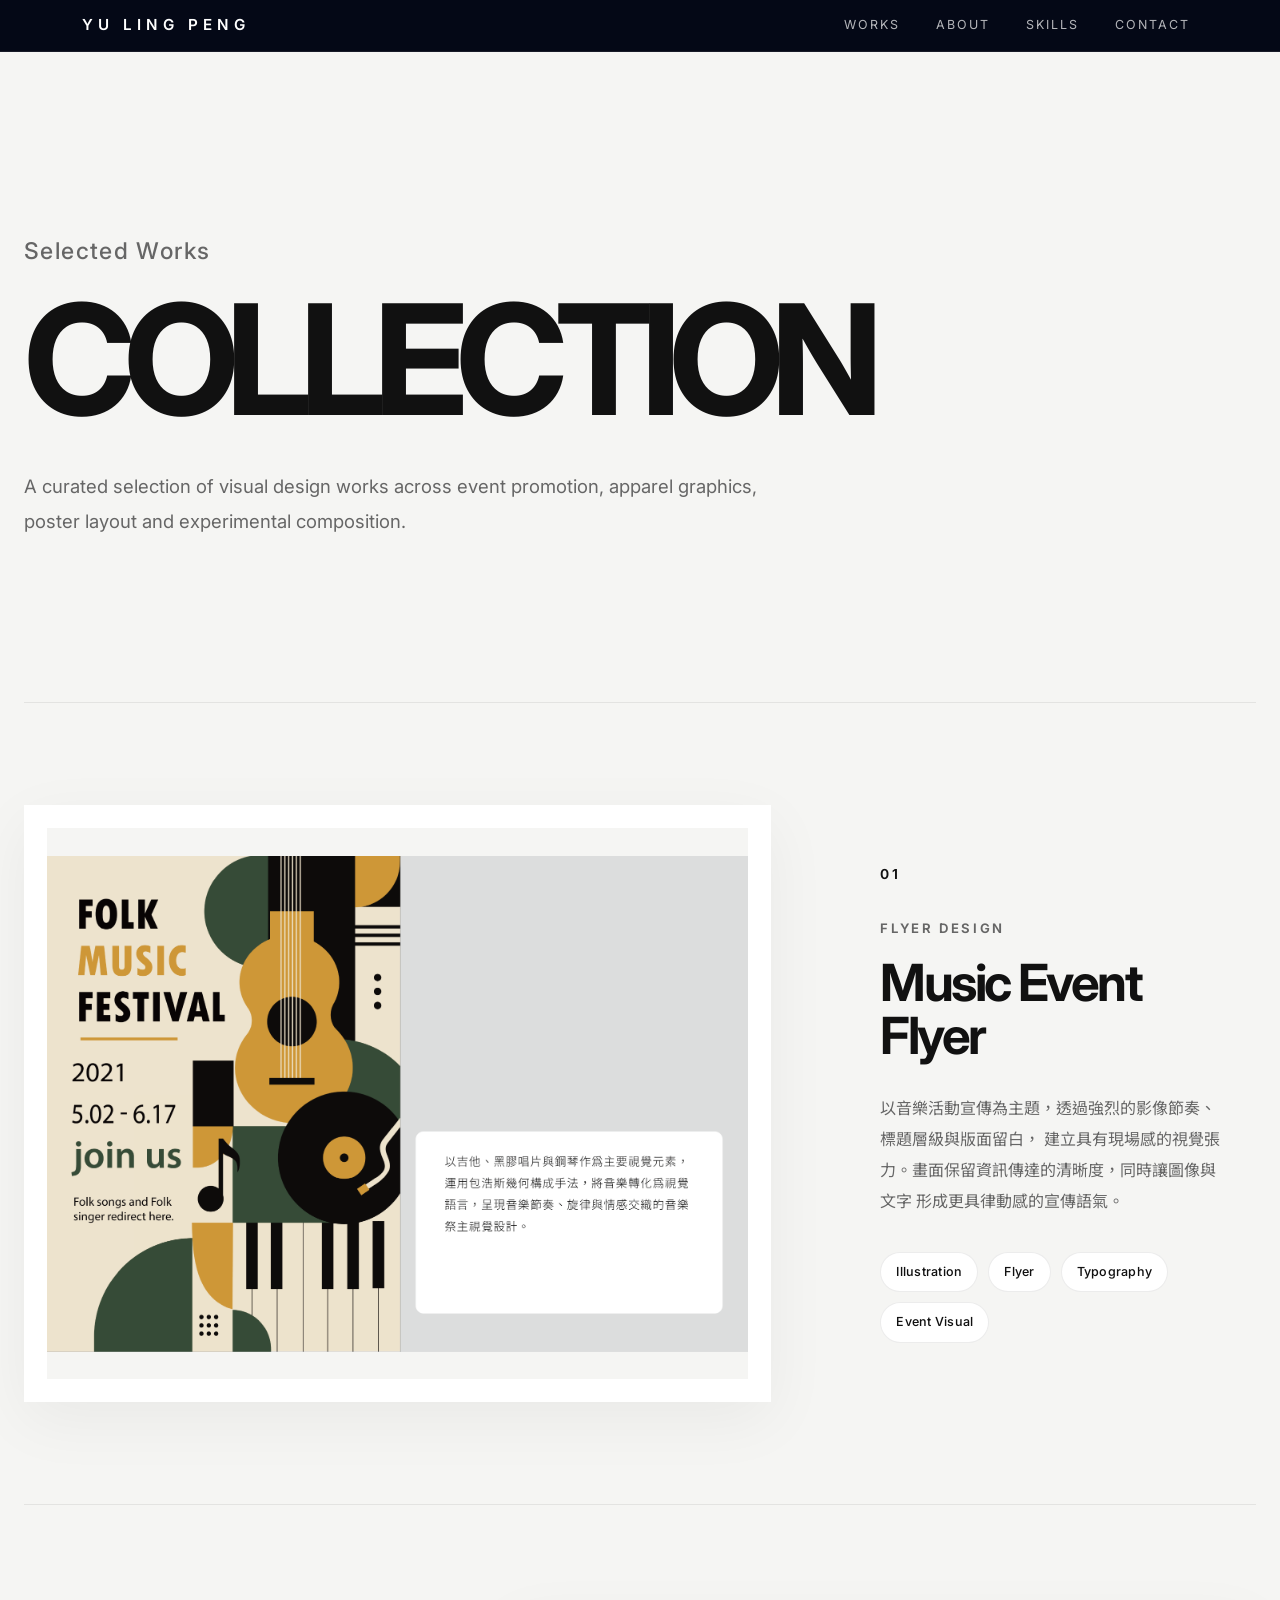
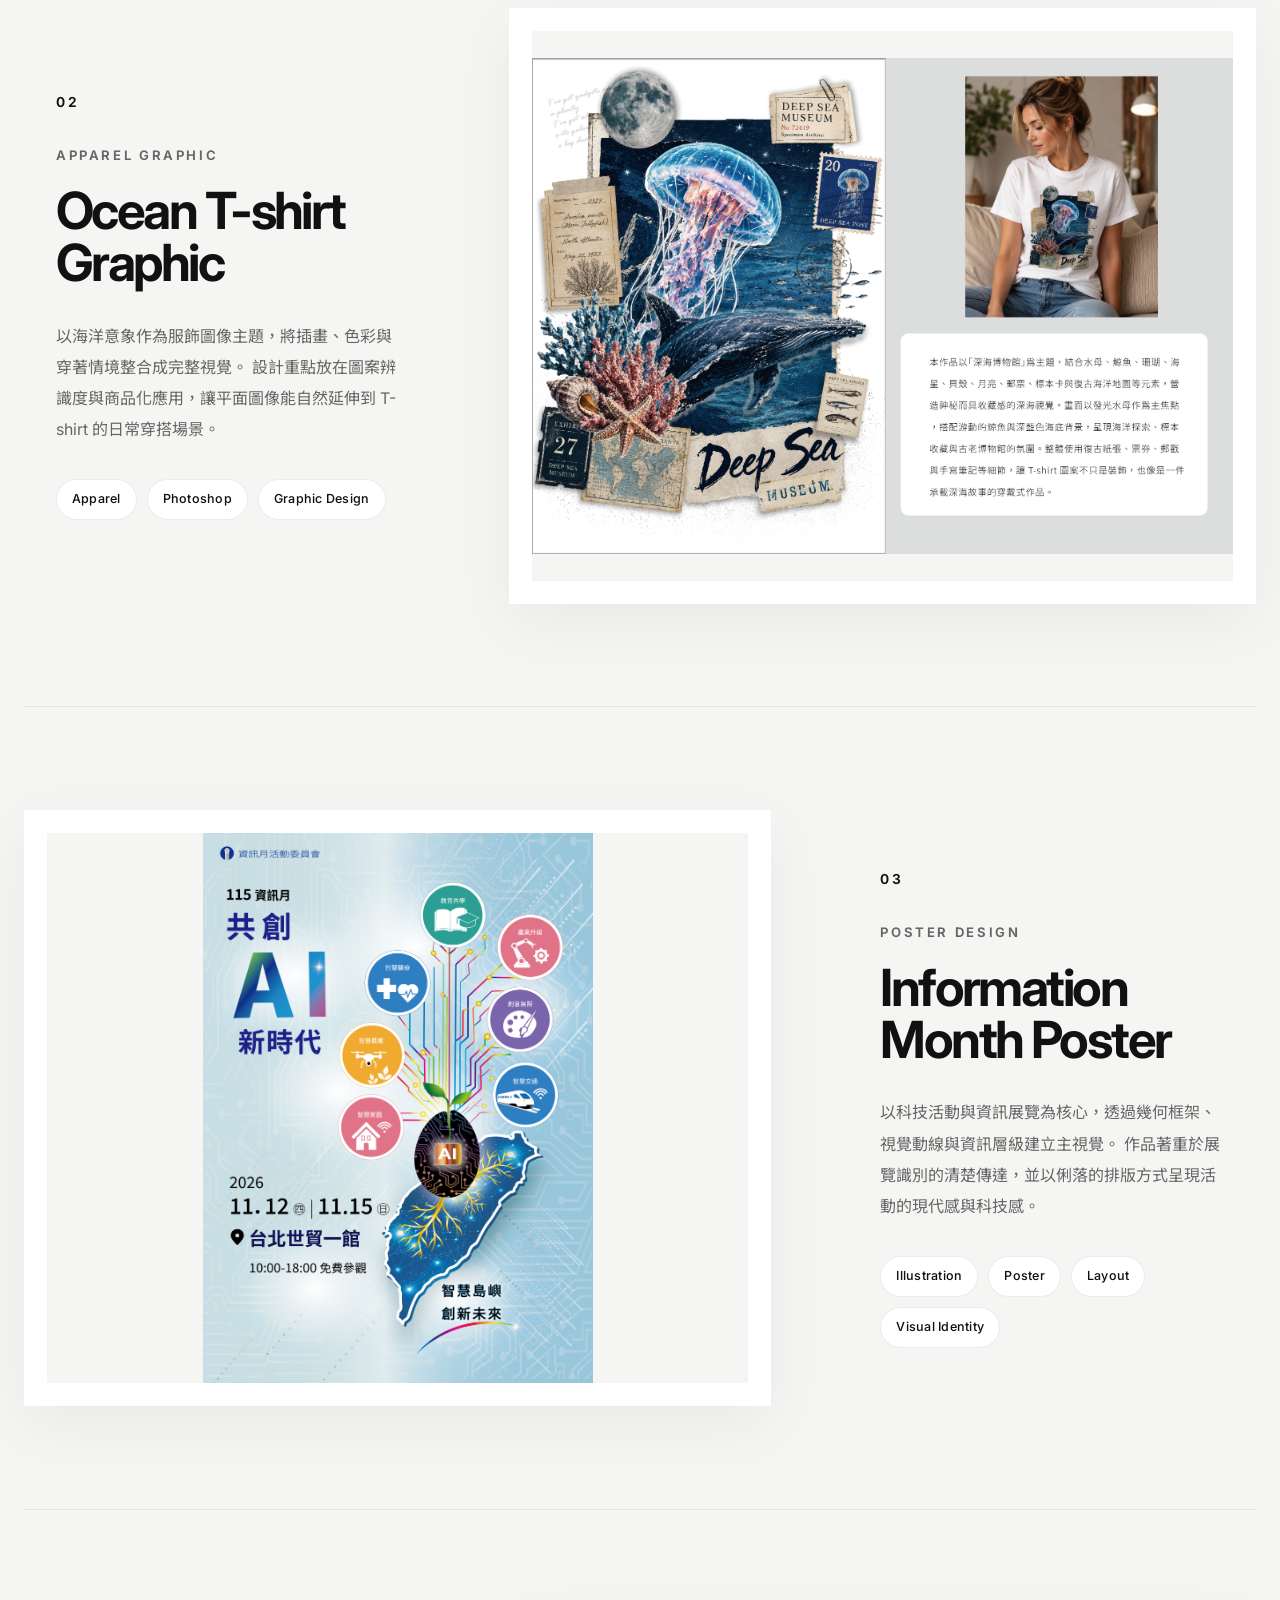
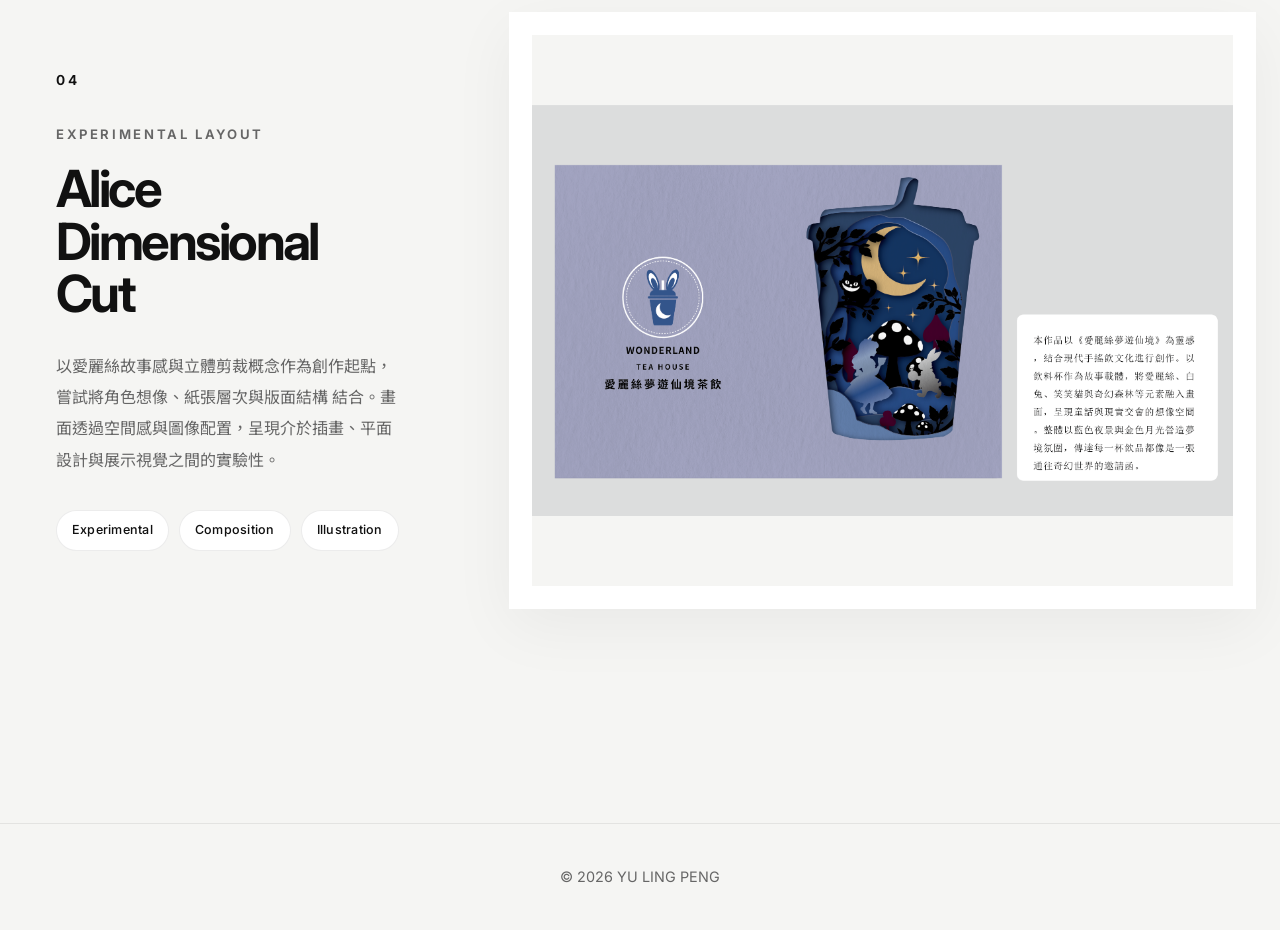
==== projects/collection.html @ 09ad28e2 "Update portfolio project pages" ====
<!doctype html>
<html lang="zh-Hant">
  <head>
    <!-- Basic metadata for SEO, accessibility and responsive rendering. -->
    <meta charset="UTF-8" />
    <meta name="viewport" content="width=device-width, initial-scale=1.0" />
    <meta
      name="description"
      content="Yu-Ling Peng collection page featuring poster design, apparel graphics, event visual design and experimental layout works."
    />

    <title>Collection | Yu-Ling Peng</title>

    <!-- Fonts: Inter for English, Noto Sans TC for Chinese. -->
    <link rel="preconnect" href="https://fonts.googleapis.com" />
    <link rel="preconnect" href="https://fonts.gstatic.com" crossorigin />
    <link
      href="https://fonts.googleapis.com/css2?family=Inter:wght@100..900&family=Noto+Sans+TC:wght@100..900&display=swap"
      rel="stylesheet"
    />

    <link
      href="https://cdn.jsdelivr.net/npm/bootstrap@5.3.7/dist/css/bootstrap.min.css"
      rel="stylesheet"
    />

    <link rel="stylesheet" href="../css/style.css" />
    <link rel="stylesheet" href="../css/collection.css" />
  </head>

  <body>
    <!-- =======================================================
      Header
      Fixed navigation, visually aligned with the homepage dark navbar.
    ======================================================== -->
    <div id="site-nav"></div>

    <!-- Main page content. -->
    <main>
      <!-- =======================================================
        Hero
        Minimal editorial opening for the collection page.
      ======================================================== -->
      <section class="hero" aria-labelledby="collection-title">
        <div class="page-container">
          <p class="hero-kicker">Selected Works</p>
          <h1 id="collection-title">COLLECTION</h1>
          <p class="hero-copy">
            A curated selection of visual design works across event promotion,
            apparel graphics, poster layout and experimental composition.
          </p>
        </div>
      </section>

      <!-- =======================================================
        Collection Showcase
        Four projects are arranged as large alternating showcase sections.
      ======================================================== -->
      <section class="showcase" aria-label="Collection works">
        <!-- Project 01: Image left, text right. -->
        <article class="project project-normal">
          <figure class="project-media">
            <img
              src="../images/collection/音樂傳單(作品集展示).png"
              alt="音樂活動傳單視覺設計"
            />
          </figure>

          <div class="project-content">
            <p class="project-number">01</p>
            <p class="project-category">Flyer Design</p>
            <h2>Music Event Flyer</h2>
            <p class="project-description">
              以音樂活動宣傳為主題，透過強烈的影像節奏、標題層級與版面留白，
              建立具有現場感的視覺張力。畫面保留資訊傳達的清晰度，同時讓圖像與文字
              形成更具律動感的宣傳語氣。
            </p>
            <ul class="tag-list" aria-label="Project tags">
              <li>Illustration</li>
              <li>Flyer</li>
              <li>Typography</li>
              <li>Event Visual</li>
            </ul>
          </div>
        </article>

        <!-- Project 02: Text left, image right. -->
        <article class="project project-reverse">
          <figure class="project-media">
            <img
              src="../images/collection/海洋t-shirt(作品集展示).png"
              alt="海洋主題 T-shirt 圖像設計"
            />
          </figure>

          <div class="project-content">
            <p class="project-number">02</p>
            <p class="project-category">Apparel Graphic</p>
            <h2>Ocean T-shirt Graphic</h2>
            <p class="project-description">
              以海洋意象作為服飾圖像主題，將插畫、色彩與穿著情境整合成完整視覺。
              設計重點放在圖案辨識度與商品化應用，讓平面圖像能自然延伸到 T-shirt
              的日常穿搭場景。
            </p>
            <ul class="tag-list" aria-label="Project tags">
              <li>Apparel</li>
              <li>Photoshop</li>
              <li>Graphic Design</li>
            </ul>
          </div>
        </article>

        <!-- Project 03: Image left, text right. -->
        <article class="project project-normal">
          <figure class="project-media project-media-contain">
            <img
              src="../images/collection/資訊月(轉外框.png"
              alt="資訊月主視覺海報設計"
            />
          </figure>

          <div class="project-content">
            <p class="project-number">03</p>
            <p class="project-category">Poster Design</p>
            <h2>Information Month Poster</h2>
            <p class="project-description">
              以科技活動與資訊展覽為核心，透過幾何框架、視覺動線與資訊層級建立主視覺。
              作品著重於展覽識別的清楚傳達，並以俐落的排版方式呈現活動的現代感與科技感。
            </p>
            <ul class="tag-list" aria-label="Project tags">
              <li>Illustration</li>
              <li>Poster</li>
              <li>Layout</li>
              <li>Visual Identity</li>
            </ul>
          </div>
        </article>

        <!-- Project 04: Text left, image right. -->
        <article class="project project-reverse">
          <figure class="project-media">
            <img
              src="../images/collection/立體剪裁-愛麗絲.png"
              alt="立體剪裁愛麗絲主題視覺設計"
            />
          </figure>

          <div class="project-content">
            <p class="project-number">04</p>
            <p class="project-category">Experimental Layout</p>
            <h2>Alice Dimensional Cut</h2>
            <p class="project-description">
              以愛麗絲故事感與立體剪裁概念作為創作起點，嘗試將角色想像、紙張層次與版面結構
              結合。畫面透過空間感與圖像配置，呈現介於插畫、平面設計與展示視覺之間的實驗性。
            </p>
            <ul class="tag-list" aria-label="Project tags">
              <li>Experimental</li>
              <li>Composition</li>
              <li>Illustration</li>
            </ul>
          </div>
        </article>
      </section>
    </main>

    <!-- =======================================================
      Footer
      Minimal copyright footer.
    ======================================================== -->
    <div id="site-footer"></div>
    <script src="https://cdn.jsdelivr.net/npm/bootstrap@5.3.7/dist/js/bootstrap.bundle.min.js"></script>
    <script src="/js/include.js"></script>
  </body>
</html>
---- css/style.css ----
/* =======================================================
ROOT
======================================================= */

:root {
  --bg-main: #040816;

  --text-main: #ffffff;
  --text-subtle: rgba(255, 255, 255, 0.7);

  --cyan: #38bdf8;

  --border: rgba(255, 255, 255, 0.08);

  --card-bg: rgba(255, 255, 255, 0.05);
}

/* =======================================================
RESET
======================================================= */

* {
  margin: 0;
  padding: 0;

  box-sizing: border-box;
}

html {
  scroll-behavior: smooth;

  max-width: 100%;

  overflow-x: hidden;
}

body {
  background:
    radial-gradient(
      circle at top left,
      rgba(56, 189, 248, 0.15),
      transparent 35%
    ),
    radial-gradient(
      circle at bottom right,
      rgba(168, 85, 247, 0.15),
      transparent 35%
    ),
    var(--bg-main);

  color: var(--text-main);

  font-family: "Inter", "Noto Sans TC", sans-serif;

  max-width: 100%;

  overflow-x: hidden;
}

/* =======================================================
GLOBAL
======================================================= */

img {
  display: block;

  max-width: 100%;
}

a {
  text-decoration: none;
}

.section-padding {
  padding: 140px 0;
}

/* =======================================================
NAVBAR
======================================================= */

.custom-navbar {
  background: linear-gradient(
    180deg,
    rgba(4, 8, 22, 0.82),
    rgba(4, 8, 22, 0.48)
  );

  backdrop-filter: blur(20px);

  border-bottom: 1px solid var(--border);

  width: 100%;
}

.site-navbar {
  width: 100%;

  background: #040816;

  backdrop-filter: blur(20px);

  border-bottom: 1px solid var(--border);
}

.logo {
  letter-spacing: 5px;

  font-size: 0.95rem;

  font-weight: 600;
}

.nav-link {
  color: rgba(255, 255, 255, 0.7) !important;

  margin-left: 20px;

  font-size: 0.78rem;

  letter-spacing: 2px;

  transition: 0.3s;
}

.nav-link:hover {
  color: white !important;

  text-shadow: 0 0 18px rgba(56, 189, 248, 0.45);
}

/* =======================================================
HERO
======================================================= */

.hero-section {
  position: relative;

  min-height: 100vh;

  display: flex;

  align-items: center;

  overflow: hidden;
}

.hero-section::before,
.hero-section::after {
  content: "";

  position: absolute;

  pointer-events: none;
}

.hero-section::before {
  inset: 0;

  background:
    linear-gradient(90deg, rgba(4, 8, 22, 0.92) 0%, transparent 58%),
    radial-gradient(
      circle at 78% 45%,
      rgba(56, 189, 248, 0.18),
      transparent 34%
    );

  z-index: 0;
}

.hero-section::after {
  right: -12%;
  bottom: -28%;

  width: 46vw;
  height: 46vw;

  background: rgba(168, 85, 247, 0.16);

  filter: blur(120px);

  animation: cinematicGlow 12s ease-in-out infinite alternate;
}

.hero-glow {
  position: absolute;

  top: 44%;
  left: 70%;

  width: 860px;
  height: 860px;

  transform: translate(-50%, -50%);

  background:
    radial-gradient(circle, rgba(56, 189, 248, 0.2), transparent 58%),
    radial-gradient(circle at 65% 45%, rgba(168, 85, 247, 0.16), transparent 44%);

  filter: blur(120px);

  animation: heroGlowDrift 10s ease-in-out infinite alternate;
}

.hero-section .container {
  position: relative;

  z-index: 1;
}

.hero-left {
  max-width: 620px;
}

.hero-subtitle {
  color: var(--cyan);

  letter-spacing: 5px;

  margin-bottom: 24px;
}

.hero-title {
  font-size: clamp(3rem, 6vw, 5.5rem);

  font-weight: 300;

  line-height: 0.9;

  margin-bottom: 40px;

  letter-spacing: 0;

  overflow-wrap: normal;

  word-break: keep-all;
}

.hero-title-line {
  display: inline-block;

  font-weight: 300;

  opacity: 0.92;
}

.hero-title-strong {
  font-weight: 600;

  opacity: 1;
}

.hero-description {
  color: var(--text-subtle);

  font-size: 1.1rem;

  line-height: 2;

  max-width: 520px;
}

.hero-buttons {
  display: flex;

  gap: 16px;

  margin-top: 50px;
}

.hero-image-wrapper {
  position: relative;

  width: min(700px, 48vw);

  margin-left: -20px;

  transform: translateX(78px);

  animation: heroImageFloat 8s ease-in-out infinite;
}

.hero-image-wrapper::before {
  content: "";

  position: absolute;

  inset: -12%;

  background:
    radial-gradient(circle at 45% 35%, rgba(56, 189, 248, 0.28), transparent 42%),
    radial-gradient(circle at 70% 65%, rgba(168, 85, 247, 0.22), transparent 46%);

  filter: blur(72px);

  opacity: 0.9;

  animation: imageAura 9s ease-in-out infinite alternate;
}

.hero-image {
  position: relative;

  width: 100%;

  max-width: none;

  border-radius: 8px;

  border: 1px solid var(--border);

  box-shadow:
    0 36px 110px rgba(0, 0, 0, 0.46),
    0 0 80px rgba(56, 189, 248, 0.13);
}

/* =======================================================
BUTTON
======================================================= */

.btn-custom-primary {
  position: relative;

  overflow: hidden;

  background: rgba(255, 255, 255, 0.08);

  color: white;

  padding: 15px 28px;

  border-radius: 999px;

  border: 1px solid rgba(255, 255, 255, 0.24);

  backdrop-filter: blur(18px);

  font-size: 0.86rem;

  font-weight: 500;

  letter-spacing: 2px;

  transition:
    transform 0.3s,
    border-color 0.3s,
    background 0.3s,
    box-shadow 0.3s;
}

.btn-custom-primary:hover {
  transform: translateY(-2px);

  background: rgba(56, 189, 248, 0.12);

  border-color: rgba(56, 189, 248, 0.55);

  box-shadow: 0 0 34px rgba(56, 189, 248, 0.18);

  color: white;
}

.btn-custom-outline {
  color: rgba(255, 255, 255, 0.82);

  padding: 15px 28px;

  border: 1px solid rgba(255, 255, 255, 0.14);

  border-radius: 999px;

  background: rgba(255, 255, 255, 0.025);

  backdrop-filter: blur(18px);

  font-size: 0.86rem;

  letter-spacing: 2px;

  transition:
    transform 0.3s,
    border-color 0.3s,
    background 0.3s,
    box-shadow 0.3s;
}

.btn-custom-outline:hover {
  transform: translateY(-2px);

  background: rgba(255, 255, 255, 0.07);

  border-color: rgba(255, 255, 255, 0.32);

  box-shadow: 0 0 28px rgba(255, 255, 255, 0.08);

  color: white;
}

/* =======================================================
SECTION
======================================================= */

.section-label {
  color: var(--cyan);

  letter-spacing: 4px;

  margin-bottom: 20px;
}

.section-title {
  font-size: clamp(2.5rem, 6vw, 4.5rem);

  font-weight: 800;

  line-height: 1.1;

  margin-bottom: 32px;
}

.center-title {
  max-width: 800px;

  margin-inline: auto;
}

.section-text {
  color: var(--text-subtle);

  line-height: 2;

  margin-bottom: 24px;
}

.section-image {
  border-radius: 32px;
}

/* =======================================================
PROJECT CARD
======================================================= */

.project-card {
  position: relative;

  display: block;

  background: rgba(255, 255, 255, 0.04);

  border: 1px solid rgba(255, 255, 255, 0.08);

  border-radius: 28px;

  overflow: hidden;

  height: 100%;

  transition:
    transform 0.5s ease,
    border 0.5s ease,
    box-shadow 0.5s ease;

  color: white;

  text-decoration: none;

  backdrop-filter: blur(20px);
}

/* =======================================================
GLOW EFFECT
======================================================= */

.project-card::before {
  content: "";

  position: absolute;

  inset: 0;

  background: radial-gradient(
    circle at top left,
    rgba(56, 189, 248, 0.25),
    transparent 40%
  );

  opacity: 0;

  transition: 0.5s;

  z-index: 1;
}

/* =======================================================
HOVER
======================================================= */

.project-card:hover {
  transform: translateY(-12px) scale(1.02);

  border: 1px solid rgba(56, 189, 248, 0.3);

  box-shadow: 0 20px 60px rgba(56, 189, 248, 0.15);

  color: white;
}

.project-card:hover::before {
  opacity: 1;
}

/* =======================================================
IMAGE
======================================================= */

.project-image {
  width: 100%;

  height: 280px;

  object-fit: cover;

  transition: transform 0.7s ease;
}

.project-card:hover .project-image {
  transform: scale(1.06);
}

/* =======================================================
CONTENT
======================================================= */

.project-content {
  position: relative;

  z-index: 2;

  padding: 32px;
}

.project-category {
  color: var(--cyan);

  font-size: 0.85rem;

  letter-spacing: 3px;

  margin-bottom: 20px;
}

.project-title-small {
  font-size: 2rem;

  font-weight: 700;

  margin-bottom: 20px;
}

.project-description {
  color: var(--text-subtle);

  line-height: 1.9;
}

/* =======================================================
SKILLS
======================================================= */

.skills-wrapper {
  display: flex;

  flex-wrap: wrap;

  gap: 18px;

  justify-content: center;
}

.skills-wrapper span {
  padding: 14px 22px;

  border-radius: 999px;

  background: var(--card-bg);

  border: 1px solid var(--border);
}

/* =======================================================
CONTACT
======================================================= */

.contact-section {
  padding: 180px 0;

  border-top: 1px solid var(--border);
}

.contact-title {
  font-size: clamp(3rem, 8vw, 6rem);

  font-weight: 900;

  line-height: 1;

  margin-bottom: 40px;
}

.contact-description {
  color: var(--text-subtle);

  margin-bottom: 32px;
}

.contact-mail {
  color: white;

  font-size: 2rem;

  transition: 0.3s;
}

.contact-mail:hover {
  color: var(--cyan);
}

/* =======================================================
FOOTER
======================================================= */

.footer {
  padding: 40px;

  text-align: center;

  color: rgba(255, 255, 255, 0.5);
}

.footer p {
  margin-bottom: 0;
}

.footer-quote {
  color: rgba(255, 255, 255, 0.65);

  margin-bottom: 10px !important;
}

/* =======================================================
SHARED LIGHTBOX
======================================================= */

.image-lightbox {
  position: fixed;
  inset: 0;
  z-index: 2000;
  display: none;
  align-items: center;
  justify-content: center;
  padding: clamp(18px, 4vw, 56px);
  background: rgba(8, 8, 8, 0.88);
}

.image-lightbox.is-open {
  display: flex;
}

.image-lightbox img {
  max-width: min(100%, 1280px);
  max-height: 88vh;
  object-fit: contain;
}

.image-lightbox-close {
  position: absolute;
  top: 18px;
  right: 18px;
  width: 44px;
  height: 44px;
  border: 1px solid rgba(255, 250, 242, 0.28);
  border-radius: 999px;
  color: #fffaf2;
  background: rgba(31, 31, 31, 0.46);
  font-size: 1.5rem;
  line-height: 1;
  cursor: pointer;
}

body.lightbox-open {
  overflow: hidden;
}

/* =======================================================
FLOATING ANIMATION
======================================================= */

@keyframes floating {
  0% {
    transform: translateY(0px);
  }

  50% {
    transform: translateY(-8px);
  }

  100% {
    transform: translateY(0px);
  }
}

@keyframes heroImageFloat {
  0% {
    transform: translateX(78px) translateY(0);
  }

  50% {
    transform: translateX(78px) translateY(-14px);
  }

  100% {
    transform: translateX(78px) translateY(0);
  }
}

@keyframes heroGlowDrift {
  0% {
    opacity: 0.72;

    transform: translate(-52%, -48%) scale(0.96);
  }

  100% {
    opacity: 1;

    transform: translate(-48%, -52%) scale(1.06);
  }
}

@keyframes imageAura {
  0% {
    opacity: 0.65;
  }

  100% {
    opacity: 0.95;
  }
}

@keyframes cinematicGlow {
  0% {
    opacity: 0.45;

    transform: translateY(0);
  }

  100% {
    opacity: 0.75;

    transform: translateY(-28px);
  }
}

.project-card {
  animation: floating 6s ease-in-out infinite;
}

/* 每張卡不同速度 */

.project-card:nth-child(2) {
  animation-delay: 1s;
}

.project-card:nth-child(3) {
  animation-delay: 2s;
}
---- css/collection.css ----
/* =======================================================
  COLLECTION PAGE
  Pure HTML5 + CSS3 portfolio showcase.
======================================================= */

/* Reset */
*,
*::before,
*::after {
  box-sizing: border-box;
}

html {
  scroll-behavior: smooth;
}

body {
  margin: 0;
  background: #f5f5f3;
  color: #111111;
  font-family:
    "Inter",
    "Noto Sans TC",
    system-ui,
    -apple-system,
    BlinkMacSystemFont,
    "Segoe UI",
    sans-serif;
  text-rendering: optimizeLegibility;
}

img {
  max-width: 100%;
  display: block;
}

a {
  color: inherit;
  text-decoration: none;
}

ul {
  margin: 0;
  padding: 0;
  list-style: none;
}

/* Hero */
.page-container,
.showcase {
  width: min(100% - 48px, 1440px);
  margin-inline: auto;
}

.hero {
  min-height: 78vh;
  padding: 180px 0 108px;
  display: flex;
  align-items: center;
}

.hero-kicker {
  margin: 0 0 24px;
  color: #666666;
  font-size: clamp(1rem, 1.8vw, 1.45rem);
  font-weight: 500;
  letter-spacing: 0.06em;
}

.hero h1 {
  margin: 0;
  color: #111111;
  font-size: clamp(4.2rem, 12vw, 12.5rem);
  font-weight: 720;
  line-height: 0.86;
  letter-spacing: -0.08em;
}

.hero-copy {
  max-width: 760px;
  margin: 44px 0 0;
  color: #666666;
  font-size: clamp(1.05rem, 1.45vw, 1.28rem);
  line-height: 1.9;
}

/* Showcase */
.showcase {
  padding-bottom: 112px;
}

/* Project */
.project {
  min-height: 760px;
  display: grid;
  grid-template-columns: minmax(0, 1.65fr) minmax(320px, 0.9fr);
  gap: clamp(46px, 6vw, 96px);
  align-items: center;
  padding: clamp(76px, 8vw, 132px) 0;
  border-top: 1px solid rgba(17, 17, 17, 0.08);
}

.project-reverse {
  grid-template-columns: minmax(320px, 0.9fr) minmax(0, 1.65fr);
}

.project-reverse .project-media {
  grid-column: 2;
  grid-row: 1;
}

.project-reverse .project-content {
  grid-column: 1;
  grid-row: 1;
}

.project-media {
  margin: 0;
  padding: clamp(14px, 1.8vw, 24px);
  overflow: hidden;
  background: #ffffff;
  box-shadow: 0 18px 60px rgba(17, 17, 17, 0.05);
  transition: box-shadow 0.35s ease;
}

.project-media img {
  width: 100%;
  height: clamp(430px, 43vw, 680px);
  object-fit: contain;
  object-position: center;
  background: #f5f5f3;
  transition: transform 0.45s ease;
}

.project-media-contain {
  background: #ffffff;
}

.project-media-contain img {
  object-fit: contain;
}

.project-media:hover {
  box-shadow: 0 26px 72px rgba(17, 17, 17, 0.09);
}

.project-media:hover img {
  transform: scale(1.03);
}

.project-content {
  max-width: 450px;
}

.project-number {
  margin: 0 0 34px;
  color: #111111;
  font-size: 0.86rem;
  font-weight: 650;
  letter-spacing: 0.22em;
}

.project-category {
  margin: 0 0 18px;
  color: #666666;
  font-size: 0.82rem;
  font-weight: 650;
  letter-spacing: 0.2em;
  text-transform: uppercase;
}

.project h2 {
  margin: 0;
  color: #111111;
  font-size: clamp(2.15rem, 4vw, 4.4rem);
  font-weight: 680;
  line-height: 1.02;
  letter-spacing: -0.05em;
}

.project-description {
  margin: 32px 0 0;
  color: #666666;
  font-size: 1rem;
  line-height: 1.95;
}

/* Tags */
.tag-list {
  display: flex;
  flex-wrap: wrap;
  gap: 10px;
  margin-top: 34px;
}

.tag-list li {
  padding: 10px 15px;
  color: #111111;
  background: #ffffff;
  border: 1px solid rgba(17, 17, 17, 0.08);
  border-radius: 999px;
  font-size: 0.78rem;
  font-weight: 520;
  letter-spacing: 0.02em;
}

/* Footer */
.site-footer {
  padding: 42px 24px;
  border-top: 1px solid rgba(17, 17, 17, 0.08);
  text-align: center;
}

.site-footer p {
  margin: 0;
  color: #666666;
  font-size: 0.9rem;
}

/* Responsive */
@media (max-width: 1200px) {
  .project,
  .project-reverse {
    grid-template-columns: minmax(0, 1.42fr) minmax(300px, 0.92fr);
    gap: clamp(38px, 5vw, 74px);
  }

  .project-reverse .project-media {
    grid-column: 2;
  }

  .project-reverse .project-content {
    grid-column: 1;
  }
}

@media (max-width: 992px) {
  .hero {
    min-height: 68vh;
    padding-top: 150px;
  }

  .project,
  .project-reverse {
    min-height: auto;
    grid-template-columns: 1fr;
    gap: 34px;
  }

  .project-reverse .project-media,
  .project-reverse .project-content {
    grid-column: auto;
    grid-row: auto;
  }

  .project-media img {
    height: clamp(340px, 62vw, 600px);
  }

  .project-content {
    max-width: 720px;
  }
}

@media (max-width: 768px) {
  .page-container,
  .showcase {
    width: min(100% - 32px, 1440px);
  }

  .hero {
    min-height: auto;
    padding: 172px 0 76px;
  }

  .hero h1 {
    font-size: clamp(3.6rem, 18vw, 6.2rem);
    letter-spacing: -0.06em;
  }

  .hero-copy {
    margin-top: 32px;
  }

  .project {
    padding: 62px 0;
  }

  .project-media {
    padding: 10px;
  }

  .project-media img {
    height: auto;
    aspect-ratio: 4 / 3;
    object-fit: contain;
  }

  .project-media-contain img {
    aspect-ratio: 3 / 4;
  }

  .project h2 {
    font-size: clamp(2rem, 10vw, 3.1rem);
  }
}
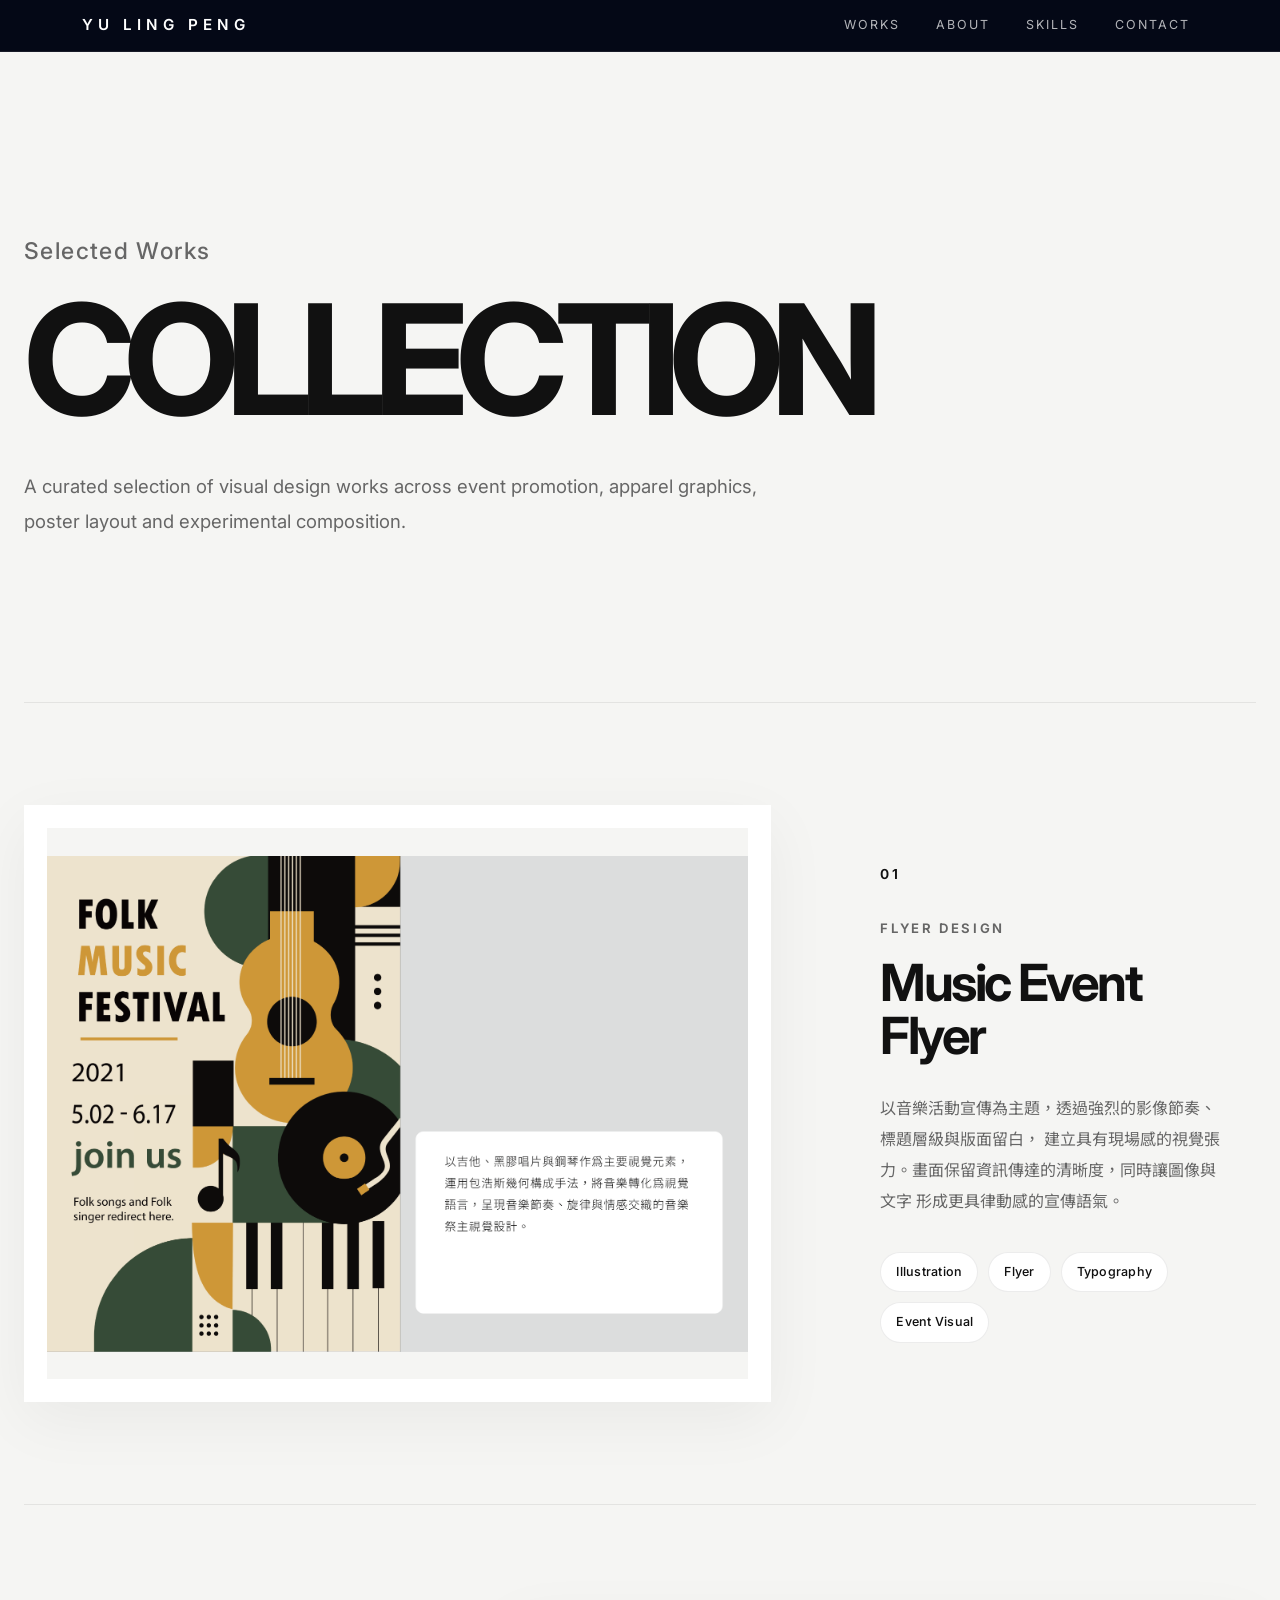
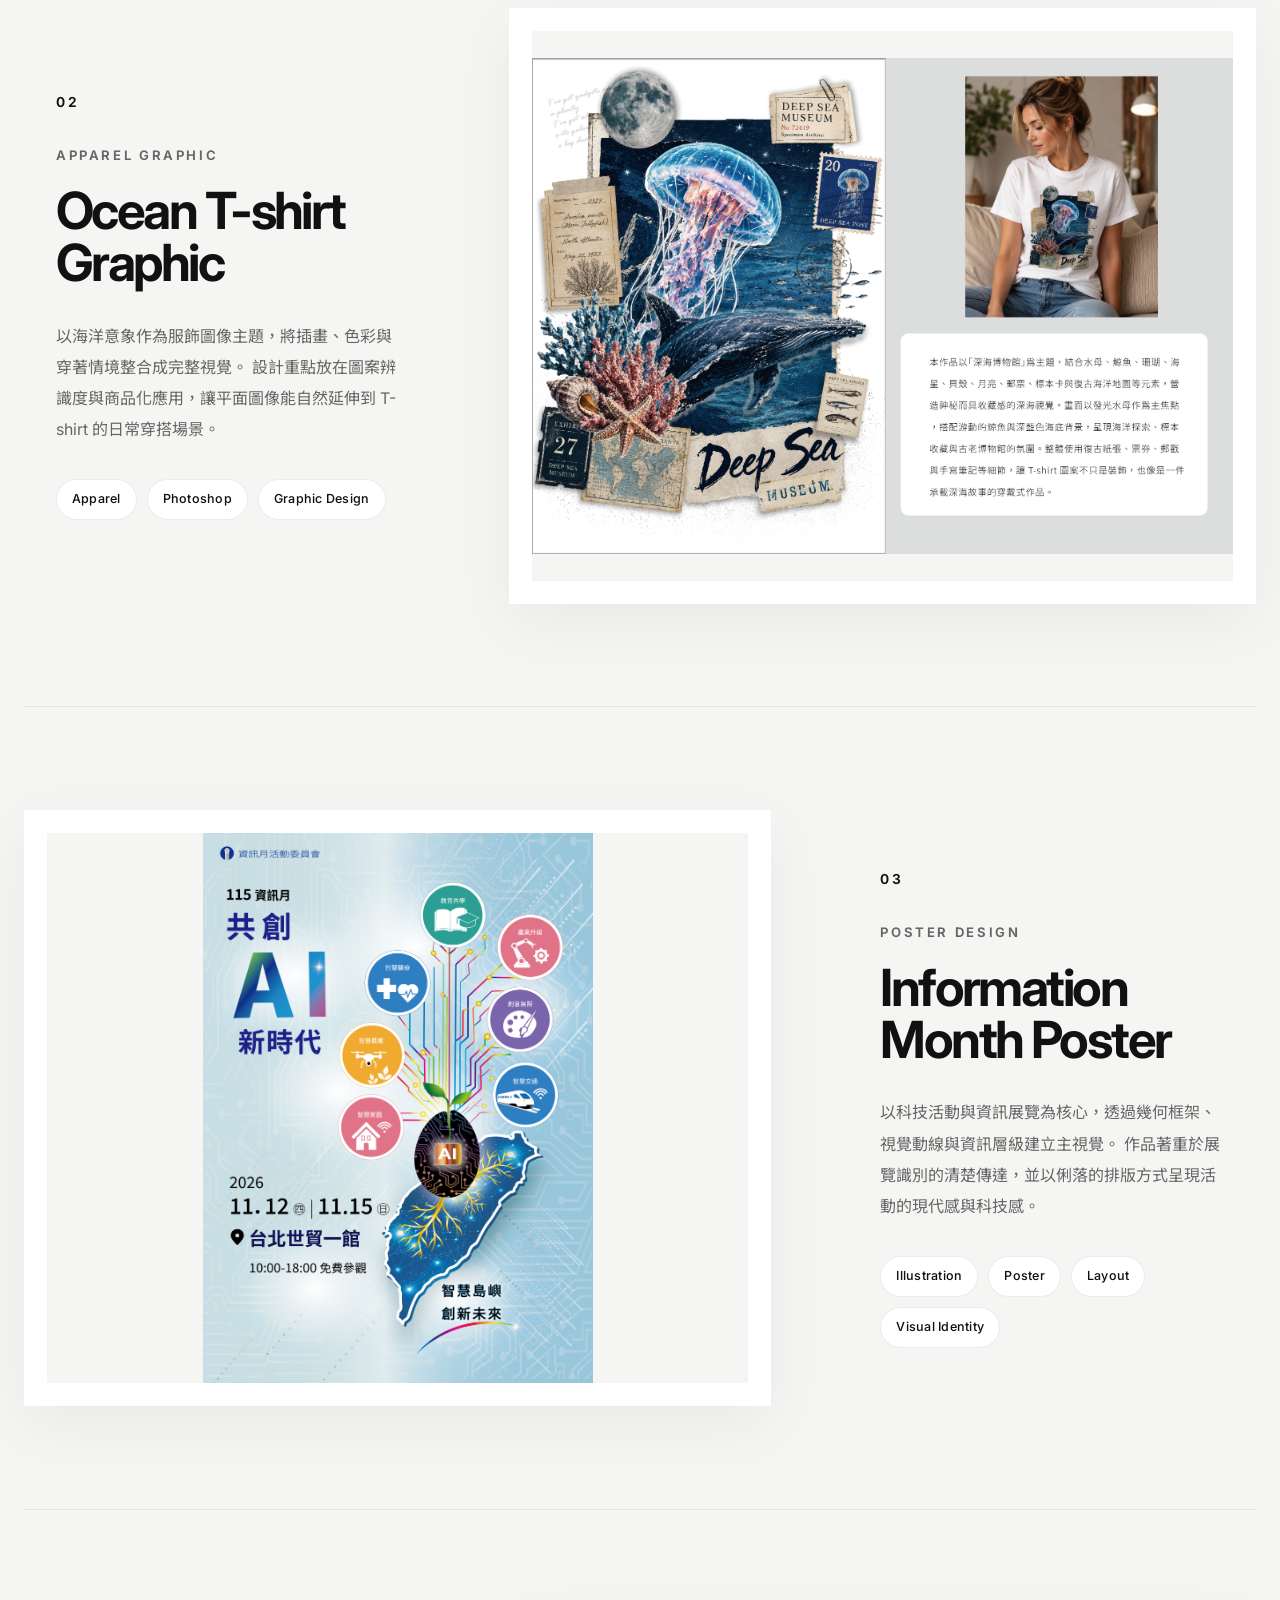
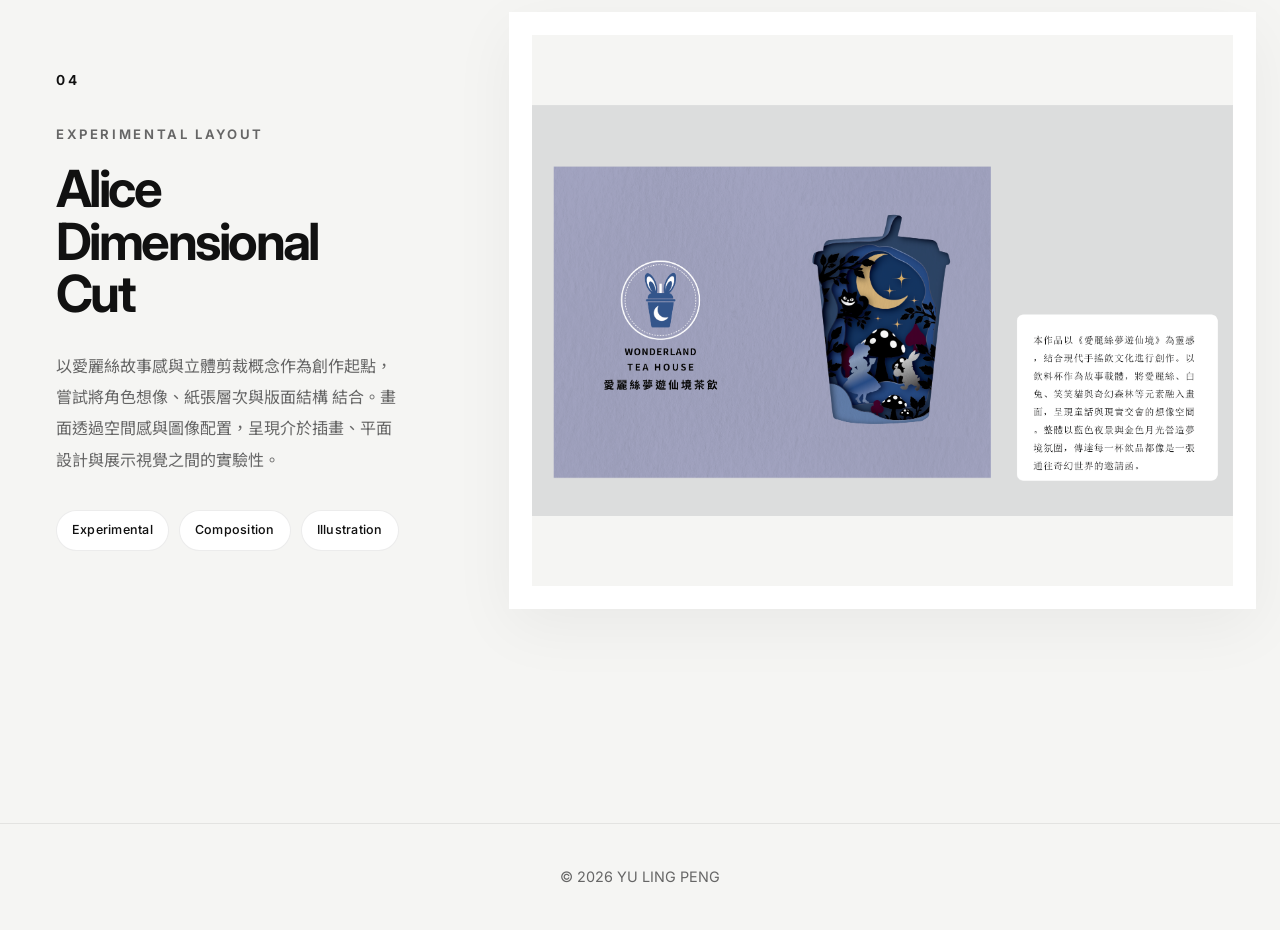
==== commit 4ad782dc: "Update collection page asset" ====
--- a/projects/collection.html
+++ b/projects/collection.html
@@ -59,7 +59,7 @@
       <section class="showcase" aria-label="Collection works">
         <!-- Project 01: Image left, text right. -->
         <article class="project project-normal">
-          <figure class="project-media">
+          <figure class="project-media" data-lightbox>
             <img
               src="../images/collection/音樂傳單(作品集展示).png"
               alt="音樂活動傳單視覺設計"
@@ -86,7 +86,7 @@
 
         <!-- Project 02: Text left, image right. -->
         <article class="project project-reverse">
-          <figure class="project-media">
+          <figure class="project-media" data-lightbox>
             <img
               src="../images/collection/海洋t-shirt(作品集展示).png"
               alt="海洋主題 T-shirt 圖像設計"
@@ -112,7 +112,7 @@
 
         <!-- Project 03: Image left, text right. -->
         <article class="project project-normal">
-          <figure class="project-media project-media-contain">
+          <figure class="project-media project-media-contain" data-lightbox>
             <img
               src="../images/collection/資訊月(轉外框.png"
               alt="資訊月主視覺海報設計"
@@ -138,9 +138,9 @@
 
         <!-- Project 04: Text left, image right. -->
         <article class="project project-reverse">
-          <figure class="project-media">
+          <figure class="project-media" data-lightbox>
             <img
-              src="../images/collection/立體剪裁-愛麗絲.png"
+              src="../images/collection/立體剪裁-艾莉絲.png"
               alt="立體剪裁愛麗絲主題視覺設計"
             />
           </figure>
@@ -170,5 +170,6 @@
     <div id="site-footer"></div>
     <script src="https://cdn.jsdelivr.net/npm/bootstrap@5.3.7/dist/js/bootstrap.bundle.min.js"></script>
     <script src="/js/include.js"></script>
+    <script src="/js/lightbox.js"></script>
   </body>
 </html>
--- a/css/style.css
+++ b/css/style.css
@@ -523,8 +523,20 @@
   transition: transform 0.7s ease;
 }
 
+.project-image-contain {
+  padding: 10px;
+
+  background: #ffffff;
+
+  object-fit: contain;
+}
+
 .project-card:hover .project-image {
   transform: scale(1.06);
+}
+
+.project-card:hover .project-image-contain {
+  transform: scale(1.02);
 }
 
 /* =======================================================
--- a/css/collection.css
+++ b/css/collection.css
@@ -129,6 +129,7 @@
   object-fit: contain;
   object-position: center;
   background: #f5f5f3;
+  cursor: zoom-in;
   transition: transform 0.45s ease;
 }
 
@@ -274,7 +275,7 @@
   }
 
   .hero h1 {
-    font-size: clamp(3.6rem, 18vw, 6.2rem);
+    font-size: clamp(2.7rem, 13.6vw, 5.2rem);
     letter-spacing: -0.06em;
   }
 
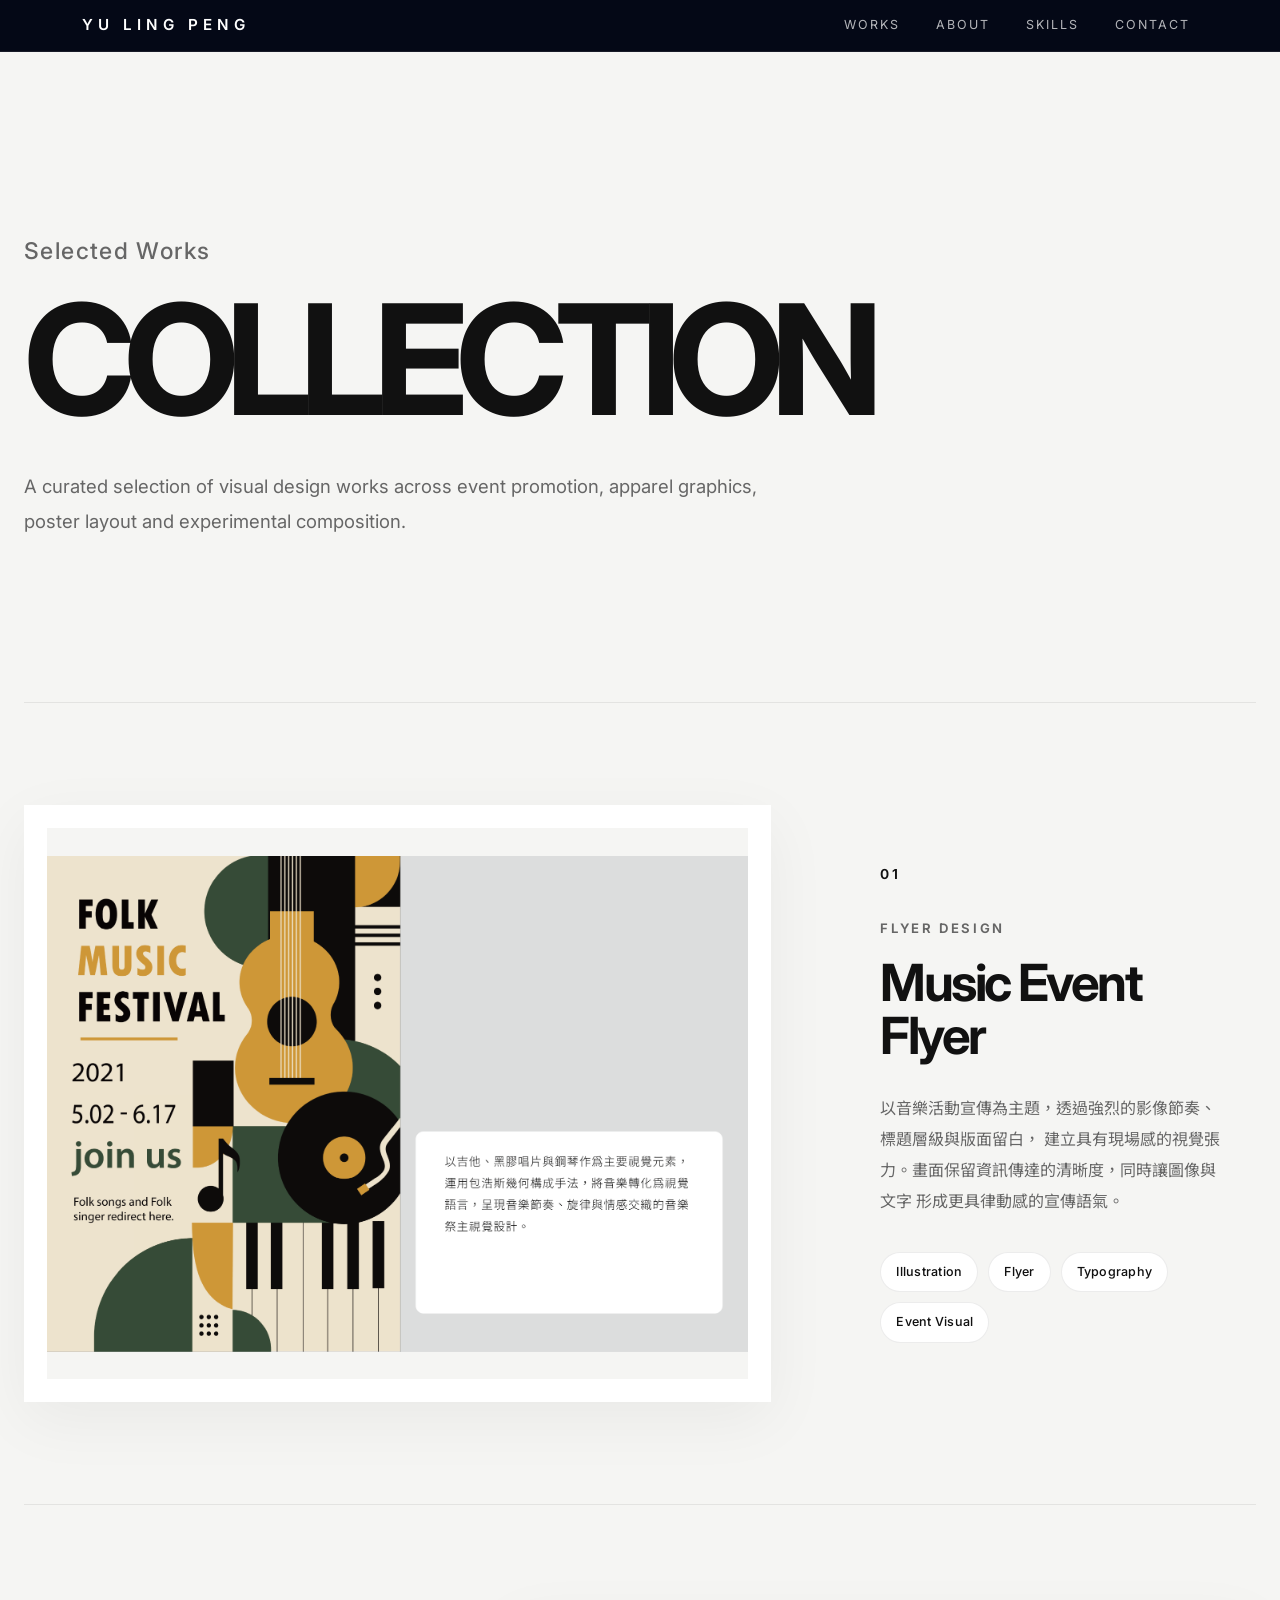
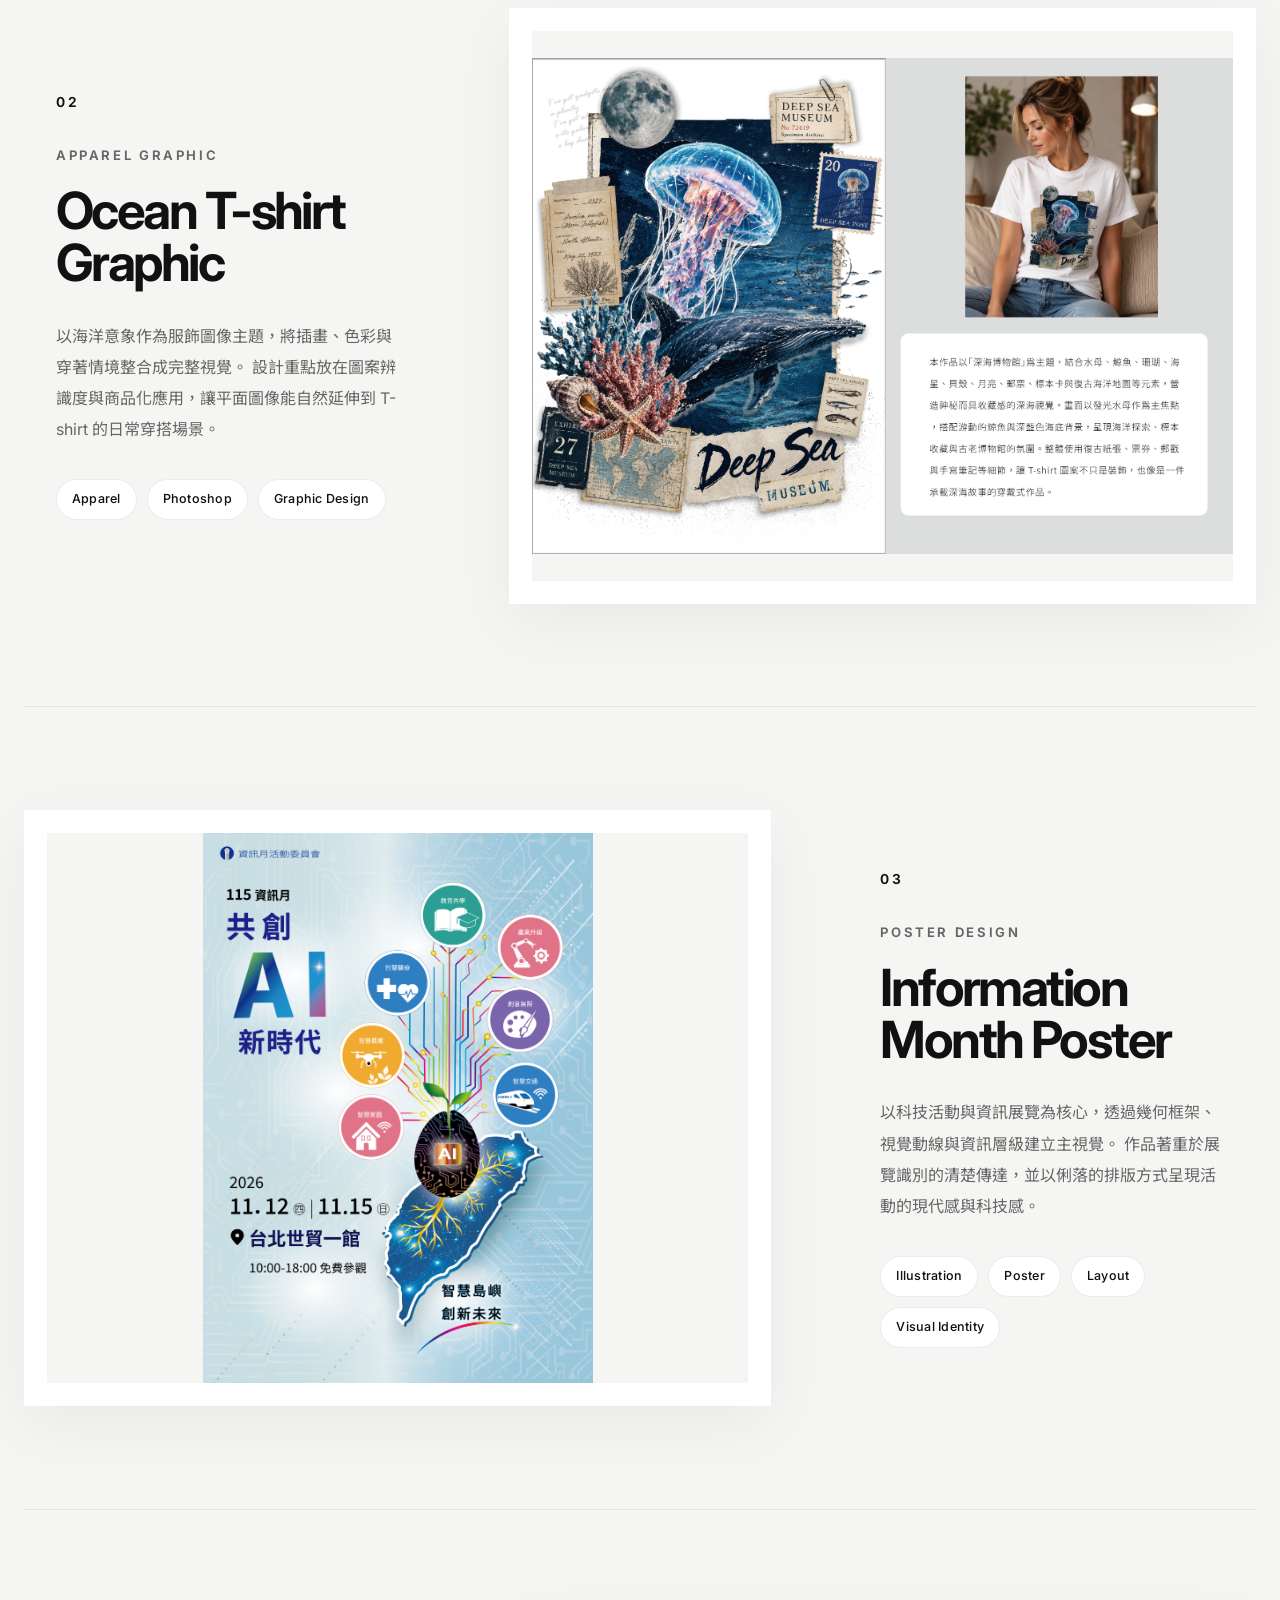
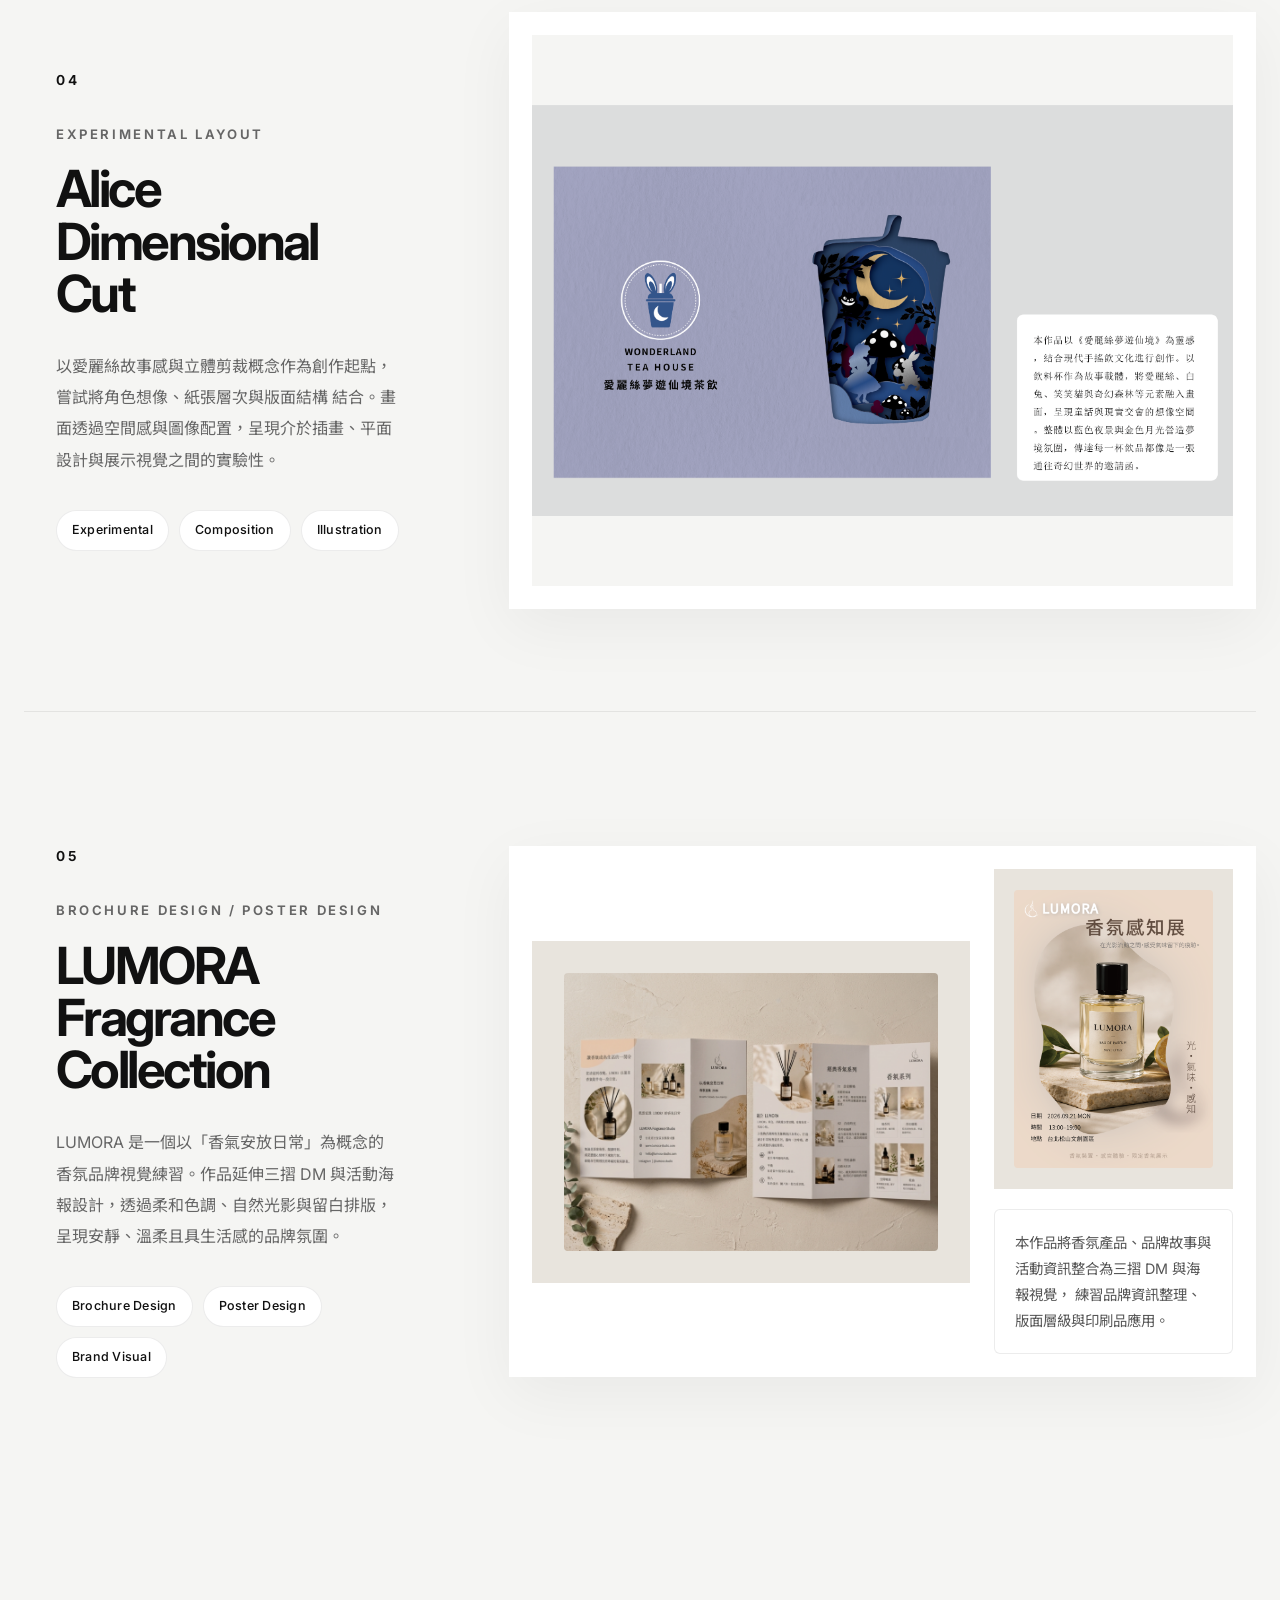
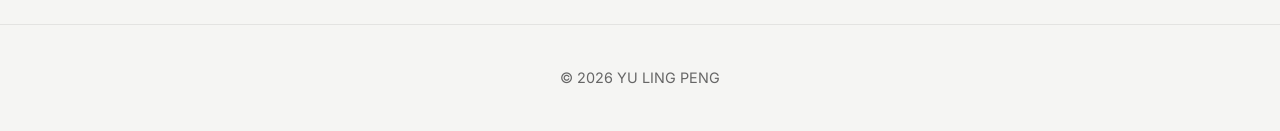
==== commit 0cb23874: "Add Lumora collection project" ====
--- a/projects/collection.html
+++ b/projects/collection.html
@@ -160,6 +160,52 @@
             </ul>
           </div>
         </article>
+
+        <!-- Project 05: Text left, multi-image visual right. -->
+        <article class="project project-reverse">
+          <div class="project-media lumora-visual">
+            <figure class="lumora-main" data-lightbox>
+              <img
+                src="../images/collection/DM.png"
+                alt="LUMORA 香氛品牌三摺 DM 設計"
+              />
+            </figure>
+
+            <div class="lumora-side">
+              <figure class="lumora-poster" data-lightbox>
+                <img
+                  src="../images/collection/香氛海報.png"
+                  alt="LUMORA 香氛感知展活動海報設計"
+                />
+              </figure>
+
+              <div class="lumora-note">
+                <p>
+                  本作品將香氛產品、品牌故事與活動資訊整合為三摺 DM 與海報視覺，
+                  練習品牌資訊整理、版面層級與印刷品應用。
+                </p>
+              </div>
+            </div>
+          </div>
+
+          <div class="project-content">
+            <p class="project-number">05</p>
+            <p class="project-category">BROCHURE DESIGN / POSTER DESIGN</p>
+            <h2>
+              LUMORA<br />
+              Fragrance Collection
+            </h2>
+            <p class="project-description">
+              LUMORA 是一個以「香氣安放日常」為概念的香氛品牌視覺練習。作品延伸三摺 DM
+              與活動海報設計，透過柔和色調、自然光影與留白排版，呈現安靜、溫柔且具生活感的品牌氛圍。
+            </p>
+            <ul class="tag-list" aria-label="Project tags">
+              <li>Brochure Design</li>
+              <li>Poster Design</li>
+              <li>Brand Visual</li>
+            </ul>
+          </div>
+        </article>
       </section>
     </main>
 
--- a/css/style.css
+++ b/css/style.css
@@ -271,11 +271,11 @@
 .hero-image-wrapper {
   position: relative;
 
-  width: min(700px, 48vw);
+  width: min(640px, 44vw);
 
   margin-left: -20px;
 
-  transform: translateX(78px);
+  transform: translateX(48px);
 
   animation: heroImageFloat 8s ease-in-out infinite;
 }
--- a/css/collection.css
+++ b/css/collection.css
@@ -305,3 +305,87 @@
     font-size: clamp(2rem, 10vw, 3.1rem);
   }
 }
+
+/* Lumora project */
+.lumora-visual {
+  display: grid;
+  grid-template-columns: minmax(0, 1.5fr) minmax(190px, 0.82fr);
+  gap: clamp(16px, 2vw, 24px);
+  align-items: center;
+  background: #ffffff;
+}
+
+.lumora-visual figure {
+  margin: 0;
+  overflow: hidden;
+  background: #e8e4dd;
+}
+
+.lumora-visual img {
+  width: 100%;
+  height: auto;
+  aspect-ratio: auto;
+  display: block;
+  object-fit: contain;
+  object-position: center;
+  background: #e8e4dd;
+  border-radius: 4px;
+}
+
+.lumora-main {
+  padding: clamp(18px, 2.5vw, 32px);
+}
+
+.lumora-side {
+  display: grid;
+  gap: 20px;
+}
+
+.lumora-poster {
+  padding: clamp(14px, 1.6vw, 22px);
+}
+
+.lumora-note {
+  padding: 20px;
+  background: #ffffff;
+  border: 1px solid rgba(17, 17, 17, 0.08);
+  border-radius: 6px;
+}
+
+.lumora-note p {
+  margin: 0;
+  color: #555555;
+  font-size: 0.9rem;
+  line-height: 1.8;
+}
+
+@media (max-width: 992px) {
+  .lumora-visual {
+    grid-template-columns: 1fr;
+  }
+
+  .lumora-side {
+    grid-template-columns: minmax(0, 0.82fr) minmax(220px, 1fr);
+    align-items: stretch;
+  }
+
+  .lumora-note {
+    display: flex;
+    align-items: center;
+  }
+}
+
+@media (max-width: 768px) {
+  .lumora-visual {
+    gap: 16px;
+  }
+
+  .lumora-main {
+    padding: 20px;
+  }
+
+  .lumora-side {
+    grid-template-columns: 1fr;
+    gap: 16px;
+  }
+}
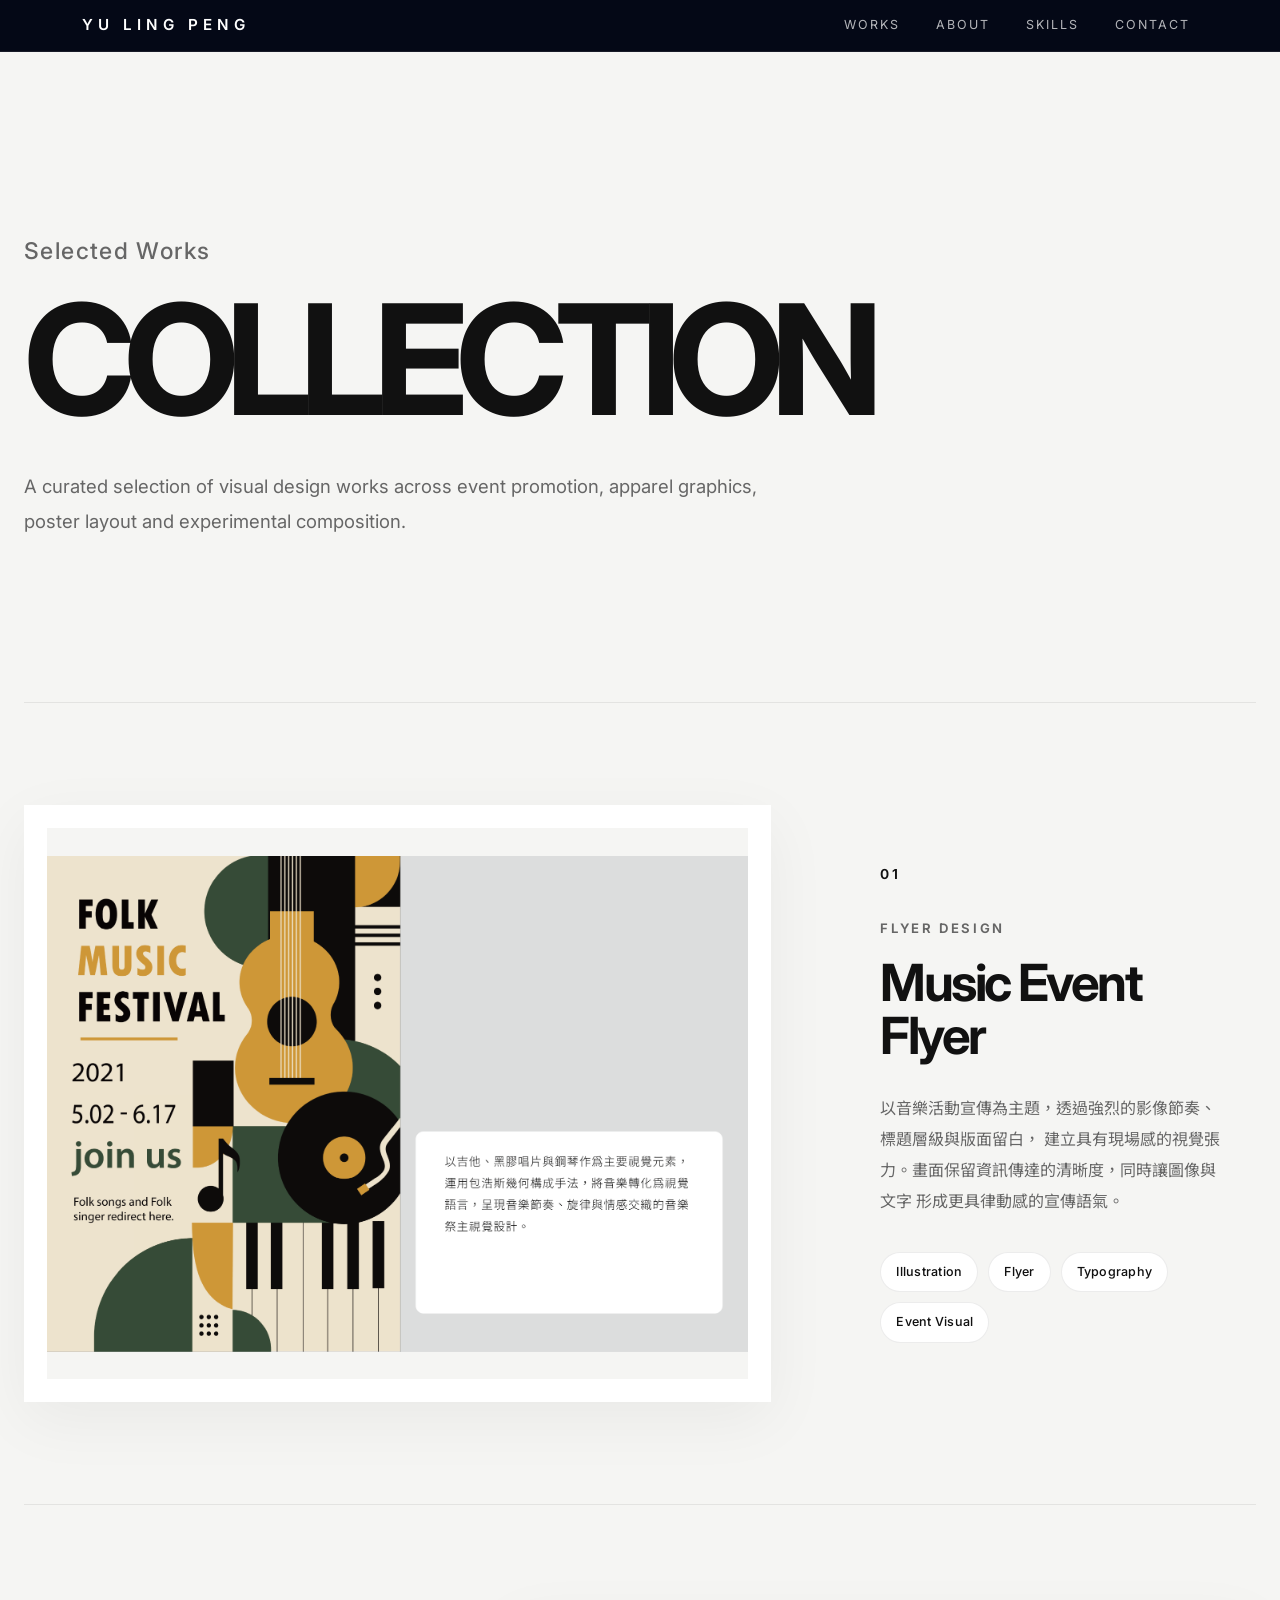
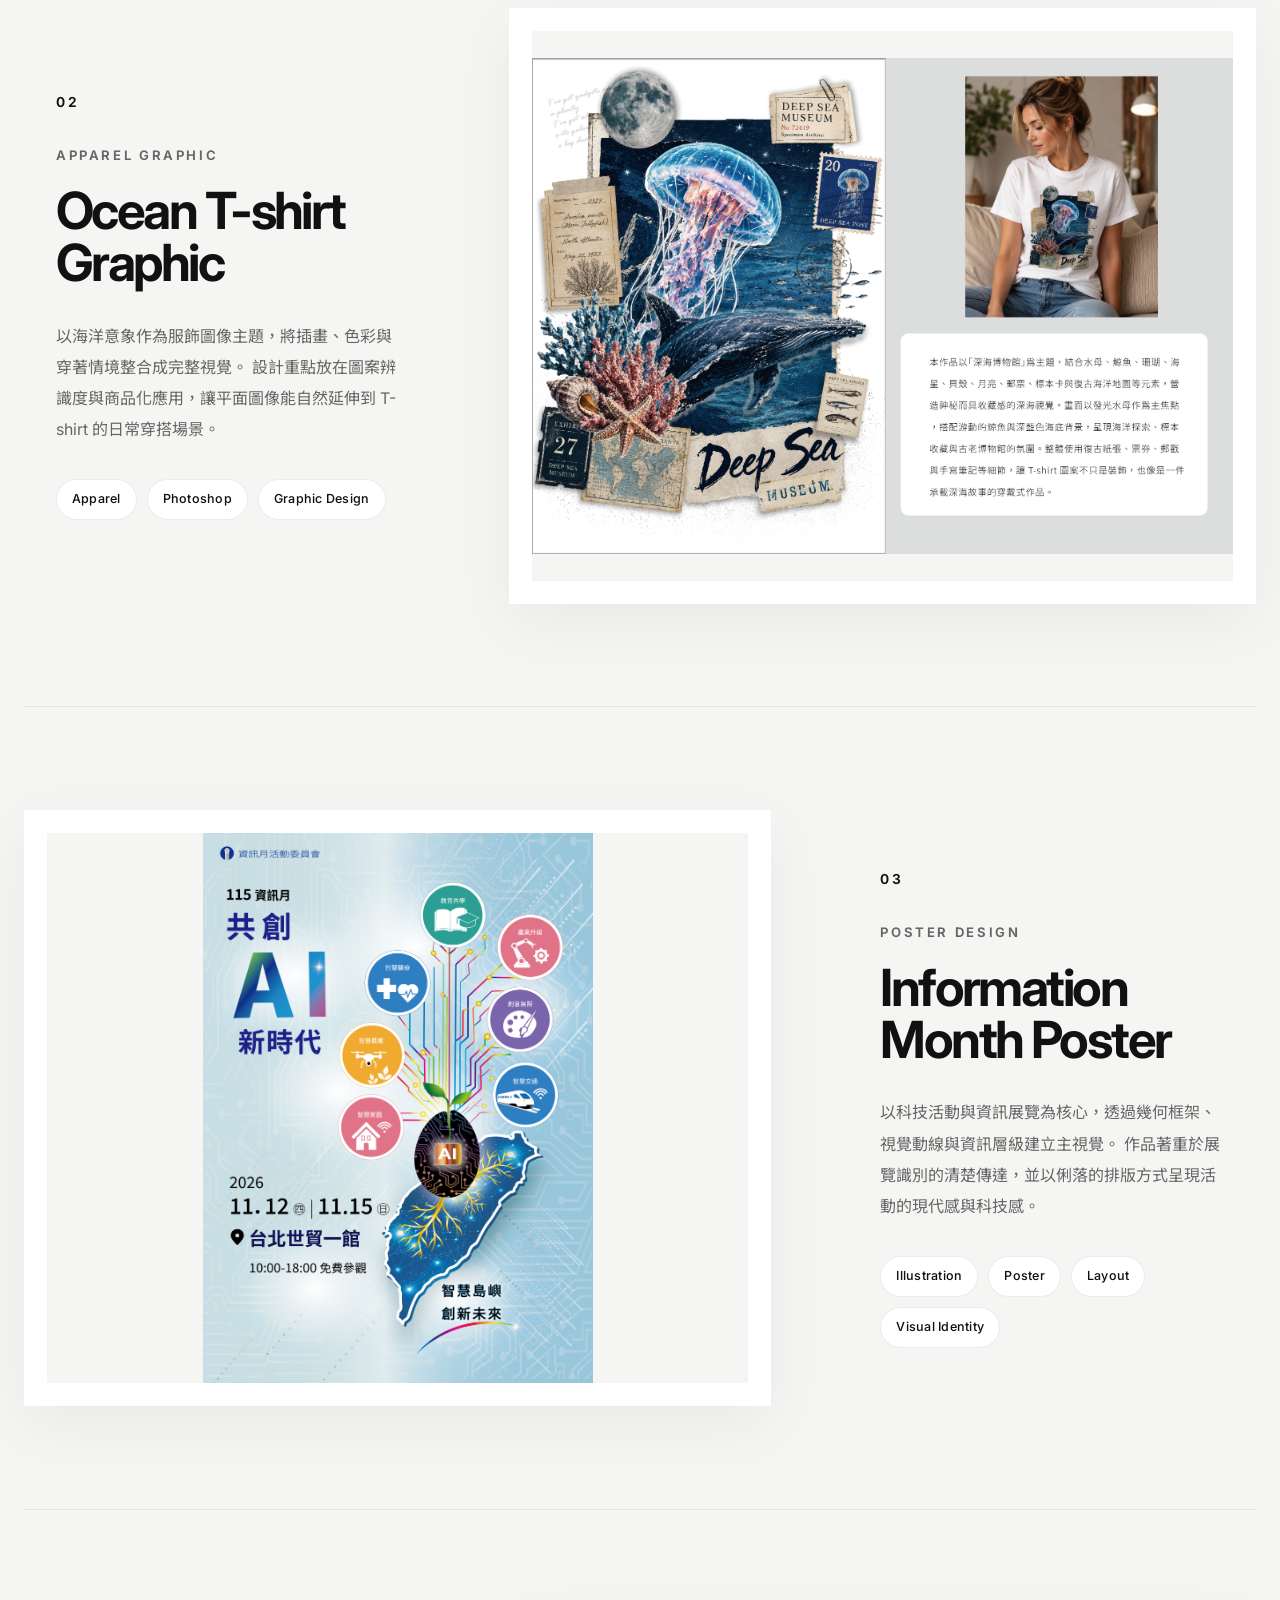
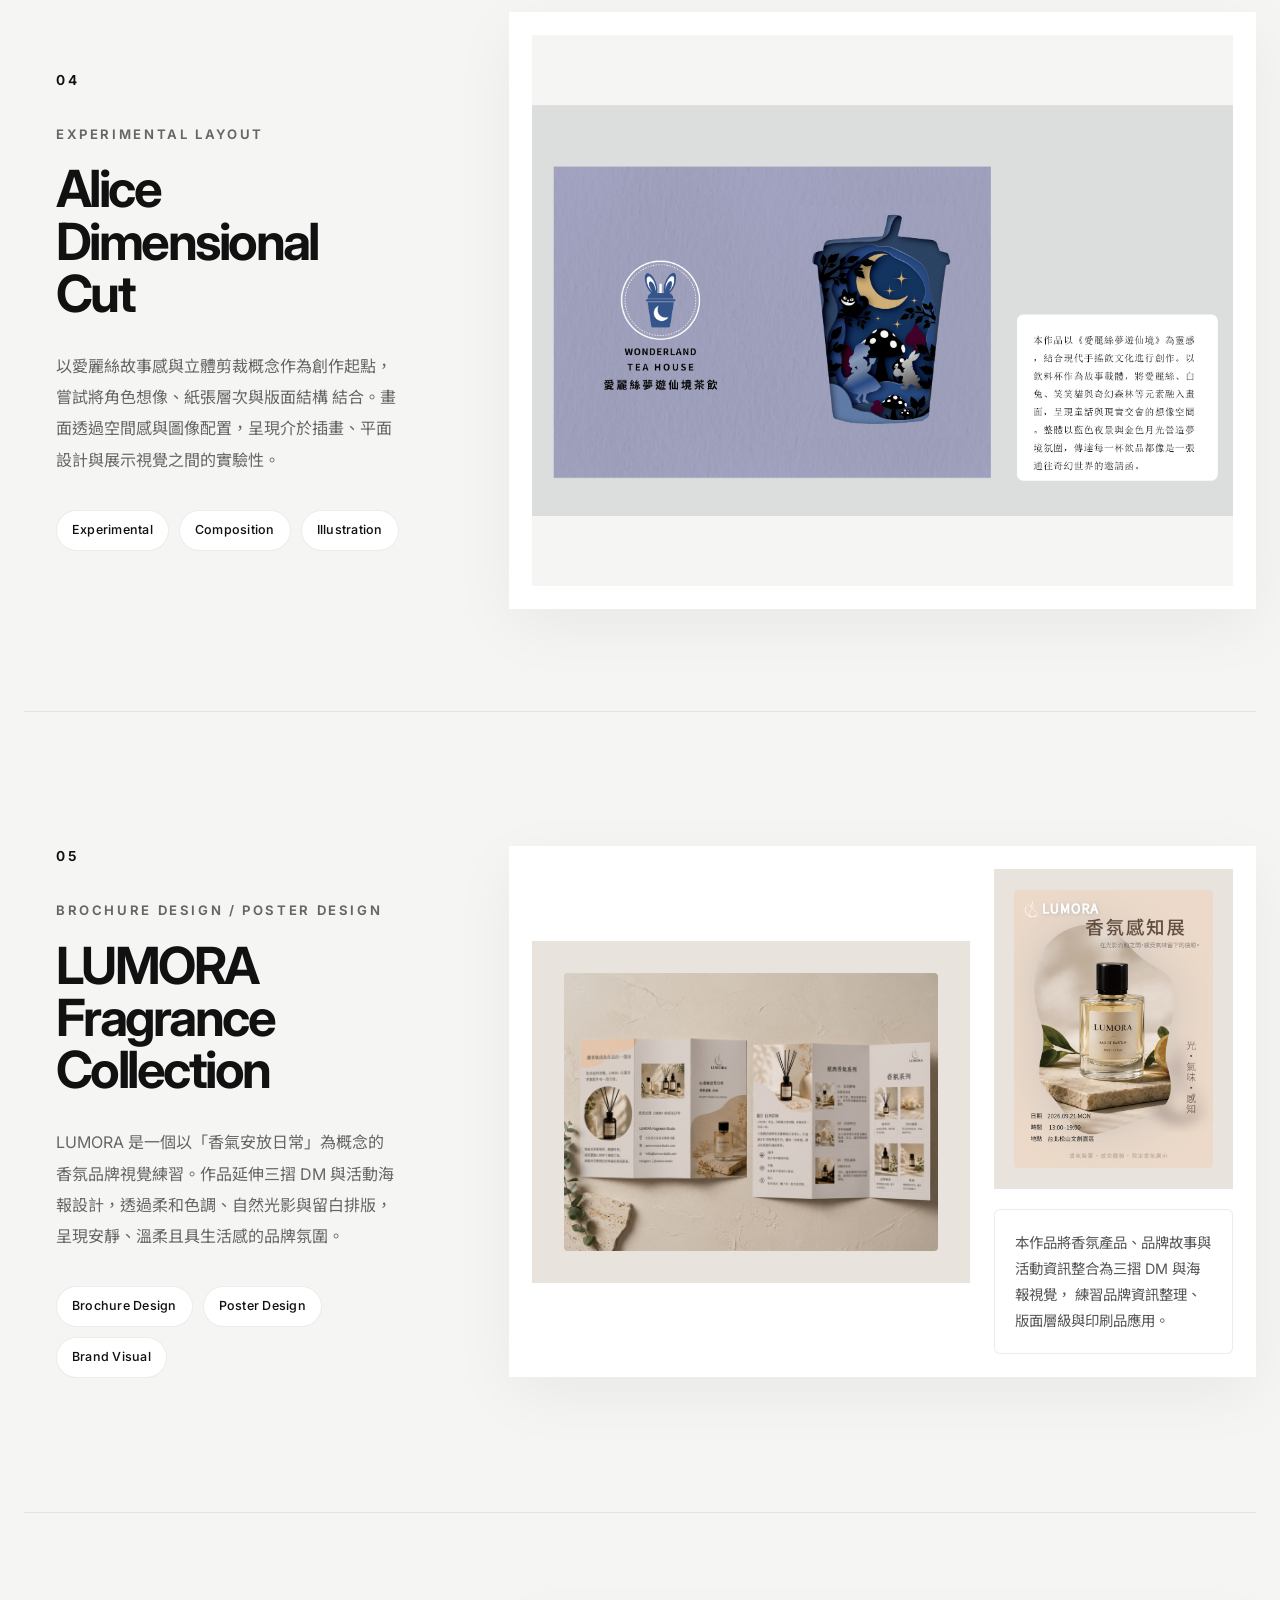
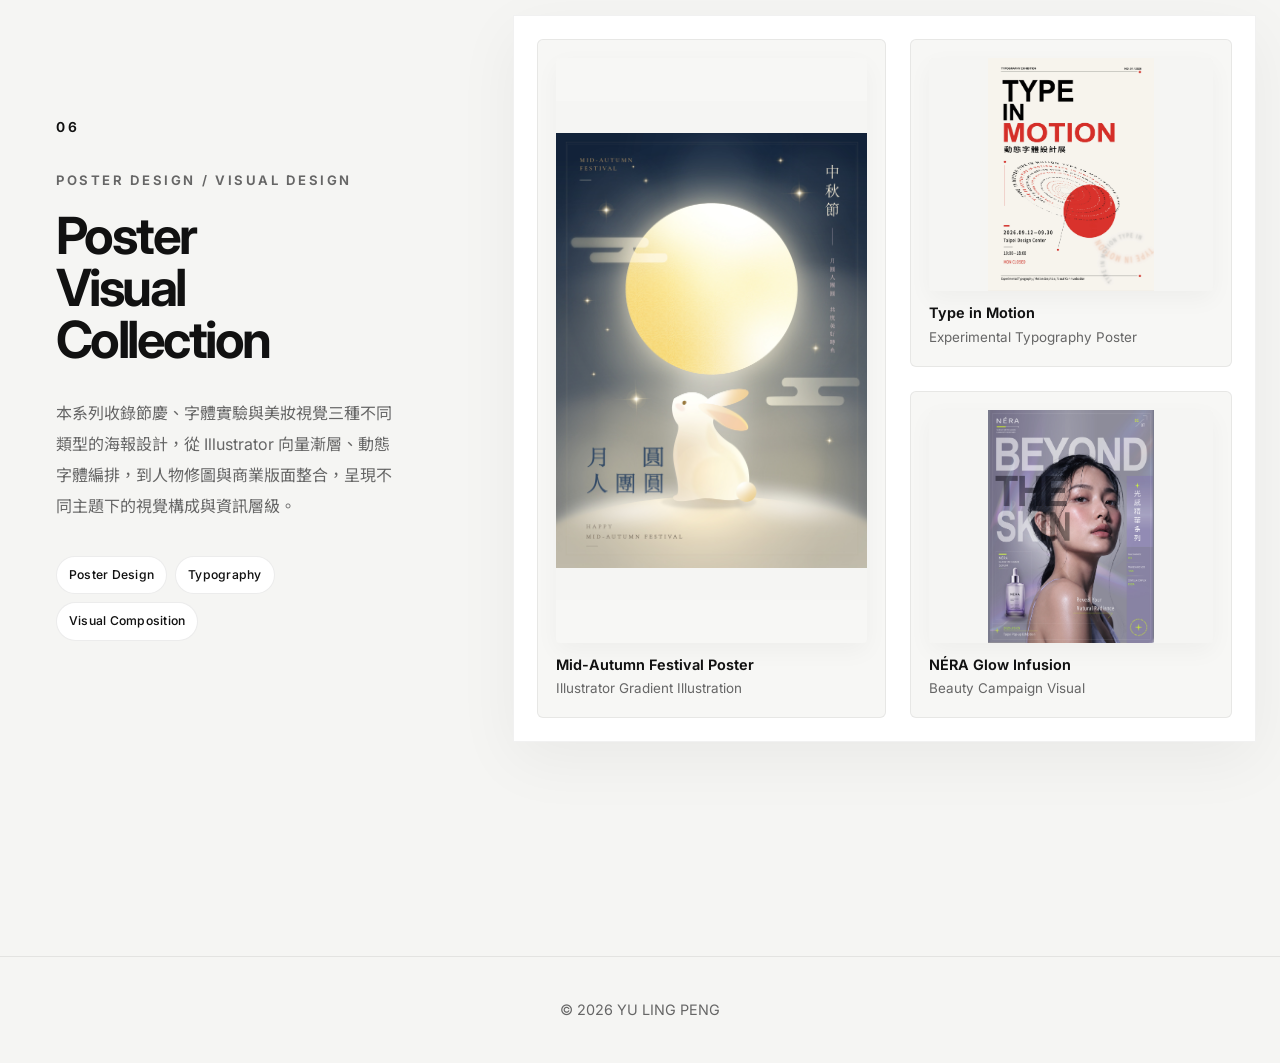
==== commit 7c9b0094: "Add poster design collection section" ====
--- a/projects/collection.html
+++ b/projects/collection.html
@@ -206,6 +206,91 @@
             </ul>
           </div>
         </article>
+
+        <!-- Project 06: Poster design collection. -->
+        <article class="project project-reverse poster-project">
+          <div class="project-media poster-showcase">
+            <div class="poster-grid" aria-label="Poster design works">
+              <figure class="poster-card poster-card-feature">
+                <button
+                  class="poster-lightbox-trigger"
+                  type="button"
+                  data-lightbox
+                  data-lightbox-title="Mid-Autumn Festival Poster"
+                >
+                  <img
+                    class="poster-preview"
+                    src="../images/collection/中秋節海報.jpg"
+                    alt="中秋節海報設計"
+                  />
+                </button>
+                <figcaption>
+                  <strong>Mid-Autumn Festival Poster</strong>
+                  <span>Illustrator Gradient Illustration</span>
+                </figcaption>
+              </figure>
+
+              <div class="poster-side">
+                <figure class="poster-card">
+                  <button
+                    class="poster-lightbox-trigger"
+                    type="button"
+                    data-lightbox
+                    data-lightbox-title="Type in Motion"
+                  >
+                    <img
+                      class="poster-preview"
+                      src="../images/collection/字體海報.jpg"
+                      alt="字體實驗海報設計"
+                    />
+                  </button>
+                  <figcaption>
+                    <strong>Type in Motion</strong>
+                    <span>Experimental Typography Poster</span>
+                  </figcaption>
+                </figure>
+
+                <figure class="poster-card">
+                  <button
+                    class="poster-lightbox-trigger"
+                    type="button"
+                    data-lightbox
+                    data-lightbox-title="NÉRA Glow Infusion"
+                  >
+                    <img
+                      class="poster-preview"
+                      src="../images/collection/美妝海報.jpg"
+                      alt="NÉRA Glow Infusion 美妝活動視覺海報"
+                    />
+                  </button>
+                  <figcaption>
+                    <strong>NÉRA Glow Infusion</strong>
+                    <span>Beauty Campaign Visual</span>
+                  </figcaption>
+                </figure>
+              </div>
+            </div>
+          </div>
+
+          <div class="project-content">
+            <p class="project-number">06</p>
+            <p class="project-category">POSTER DESIGN / VISUAL DESIGN</p>
+            <h2>
+              Poster<br />
+              Visual<br />
+              Collection
+            </h2>
+            <p class="project-description">
+              本系列收錄節慶、字體實驗與美妝視覺三種不同類型的海報設計，從 Illustrator
+              向量漸層、動態字體編排，到人物修圖與商業版面整合，呈現不同主題下的視覺構成與資訊層級。
+            </p>
+            <ul class="tag-list" aria-label="Project tags">
+              <li>Poster Design</li>
+              <li>Typography</li>
+              <li>Visual Composition</li>
+            </ul>
+          </div>
+        </article>
       </section>
     </main>
 
--- a/css/style.css
+++ b/css/style.css
@@ -679,9 +679,24 @@
 }
 
 .image-lightbox img {
-  max-width: min(100%, 1280px);
+  max-width: min(90vw, 1280px);
   max-height: 88vh;
   object-fit: contain;
+}
+
+.image-lightbox-figure {
+  display: grid;
+  gap: 14px;
+  margin: 0;
+  justify-items: center;
+}
+
+.image-lightbox-title {
+  max-width: min(90vw, 960px);
+  color: rgba(255, 250, 242, 0.86);
+  font-size: 0.95rem;
+  line-height: 1.5;
+  text-align: center;
 }
 
 .image-lightbox-close {
@@ -703,6 +718,17 @@
   overflow: hidden;
 }
 
+@media (max-width: 768px) {
+  .image-lightbox {
+    padding: 16px;
+  }
+
+  .image-lightbox img {
+    max-width: 94vw;
+    max-height: 85vh;
+  }
+}
+
 /* =======================================================
 FLOATING ANIMATION
 ======================================================= */
--- a/css/collection.css
+++ b/css/collection.css
@@ -389,3 +389,173 @@
     gap: 16px;
   }
 }
+
+/* Poster design project */
+.poster-project {
+  grid-template-columns: minmax(320px, 0.9fr) minmax(0, 1.62fr);
+}
+
+.poster-showcase {
+  background: #ffffff;
+  border: 1px solid rgba(17, 17, 17, 0.06);
+  box-shadow: 0 18px 60px rgba(17, 17, 17, 0.05);
+}
+
+.poster-grid {
+  display: grid;
+  grid-template-columns: minmax(0, 1.08fr) minmax(0, 1fr);
+  gap: clamp(16px, 2vw, 24px);
+  align-items: stretch;
+}
+
+.poster-side {
+  display: grid;
+  gap: clamp(16px, 2vw, 24px);
+}
+
+.poster-card {
+  display: flex;
+  min-width: 0;
+  height: 100%;
+  flex-direction: column;
+  gap: 12px;
+  margin: 0;
+  padding: clamp(12px, 1.6vw, 18px);
+  background: #f7f7f5;
+  border: 1px solid rgba(17, 17, 17, 0.07);
+  border-radius: 6px;
+}
+
+.poster-lightbox-trigger {
+  width: 100%;
+  min-width: 0;
+  flex: 1;
+  padding: 0;
+  overflow: hidden;
+  background: #f7f7f5;
+  border: 0;
+  border-radius: 4px;
+  cursor: zoom-in;
+  box-shadow: 0 8px 24px rgba(17, 17, 17, 0.04);
+  transition:
+    box-shadow 0.3s ease,
+    transform 0.3s ease;
+}
+
+.poster-preview {
+  width: 100%;
+  height: 100%;
+  min-height: 0;
+  display: block;
+  object-fit: contain;
+  object-position: center;
+  background: #f7f7f5;
+  transition: transform 0.3s ease;
+}
+
+.poster-showcase:hover .poster-preview {
+  transform: none;
+}
+
+.poster-card-feature .poster-preview {
+  height: clamp(440px, 39vw, 640px);
+}
+
+.poster-side .poster-preview {
+  height: clamp(190px, 18.2vw, 290px);
+}
+
+.poster-lightbox-trigger:hover,
+.poster-lightbox-trigger:focus-visible {
+  box-shadow: 0 14px 34px rgba(17, 17, 17, 0.1);
+}
+
+.poster-lightbox-trigger:hover .poster-preview,
+.poster-lightbox-trigger:focus-visible .poster-preview {
+  transform: scale(1.015);
+}
+
+.poster-lightbox-trigger:focus-visible {
+  outline: 2px solid rgba(17, 17, 17, 0.34);
+  outline-offset: 4px;
+}
+
+.poster-card figcaption {
+  display: grid;
+  gap: 4px;
+  color: #111111;
+  font-size: 0.84rem;
+  line-height: 1.45;
+}
+
+.poster-card figcaption strong {
+  font-size: 0.9rem;
+  font-weight: 650;
+}
+
+.poster-card figcaption span {
+  color: #666666;
+}
+
+.poster-project .tag-list {
+  gap: 8px;
+}
+
+.poster-project .tag-list li {
+  padding: 9px 12px;
+  font-size: 0.76rem;
+}
+
+@media (max-width: 1200px) {
+  .poster-project {
+    grid-template-columns: minmax(300px, 0.92fr) minmax(0, 1.42fr);
+  }
+}
+
+@media (max-width: 992px) {
+  .poster-project {
+    grid-template-columns: 1fr;
+  }
+
+  .poster-project .poster-showcase,
+  .poster-project .project-content {
+    grid-column: auto;
+    grid-row: auto;
+  }
+
+  .poster-grid {
+    grid-template-columns: minmax(0, 1fr);
+  }
+
+  .poster-side {
+    grid-template-columns: repeat(2, minmax(0, 1fr));
+  }
+
+  .poster-card-feature .poster-preview,
+  .poster-side .poster-preview {
+    height: clamp(300px, 58vw, 560px);
+  }
+}
+
+@media (max-width: 768px) {
+  .poster-showcase {
+    padding: 12px;
+  }
+
+  .poster-grid,
+  .poster-side {
+    grid-template-columns: 1fr;
+    gap: 20px;
+  }
+
+  .poster-card {
+    padding: 12px;
+  }
+
+  .poster-card-feature .poster-preview,
+  .poster-side .poster-preview {
+    width: 100%;
+    height: auto;
+    max-height: none;
+  }
+}
